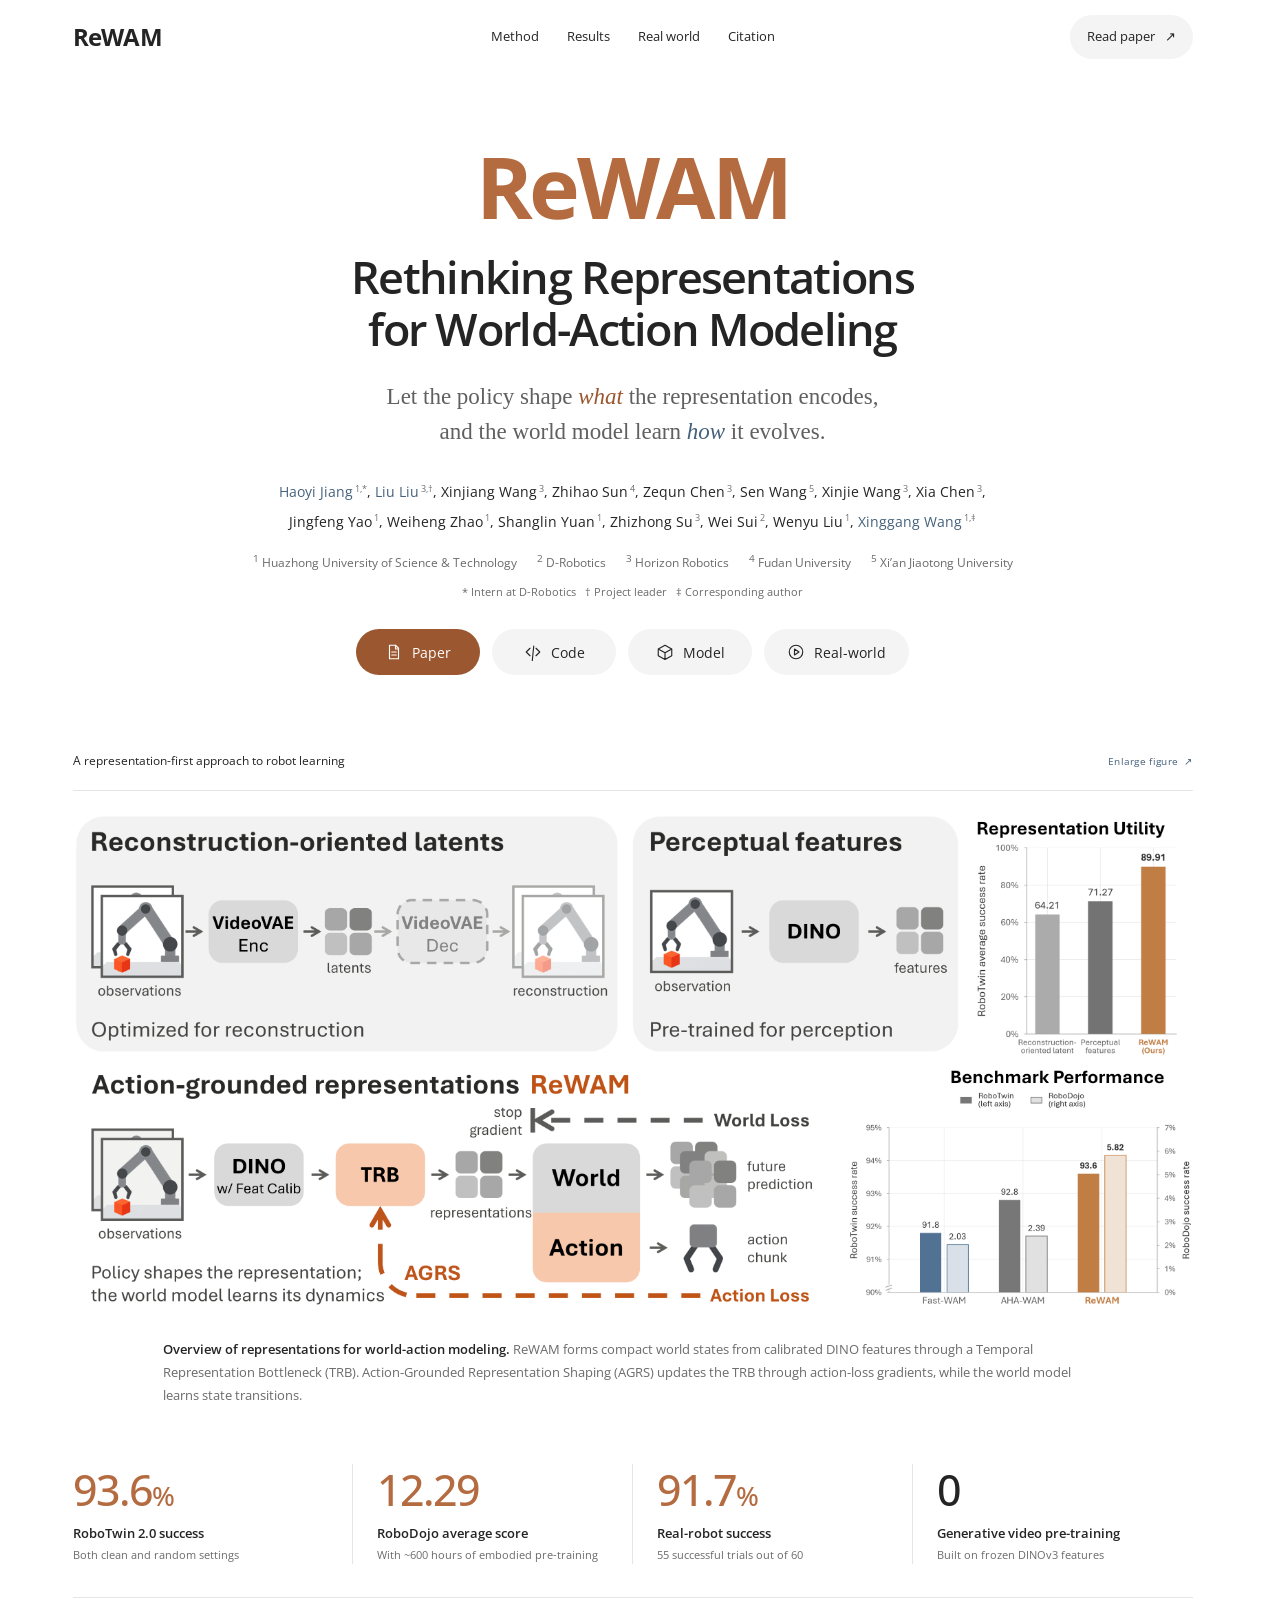
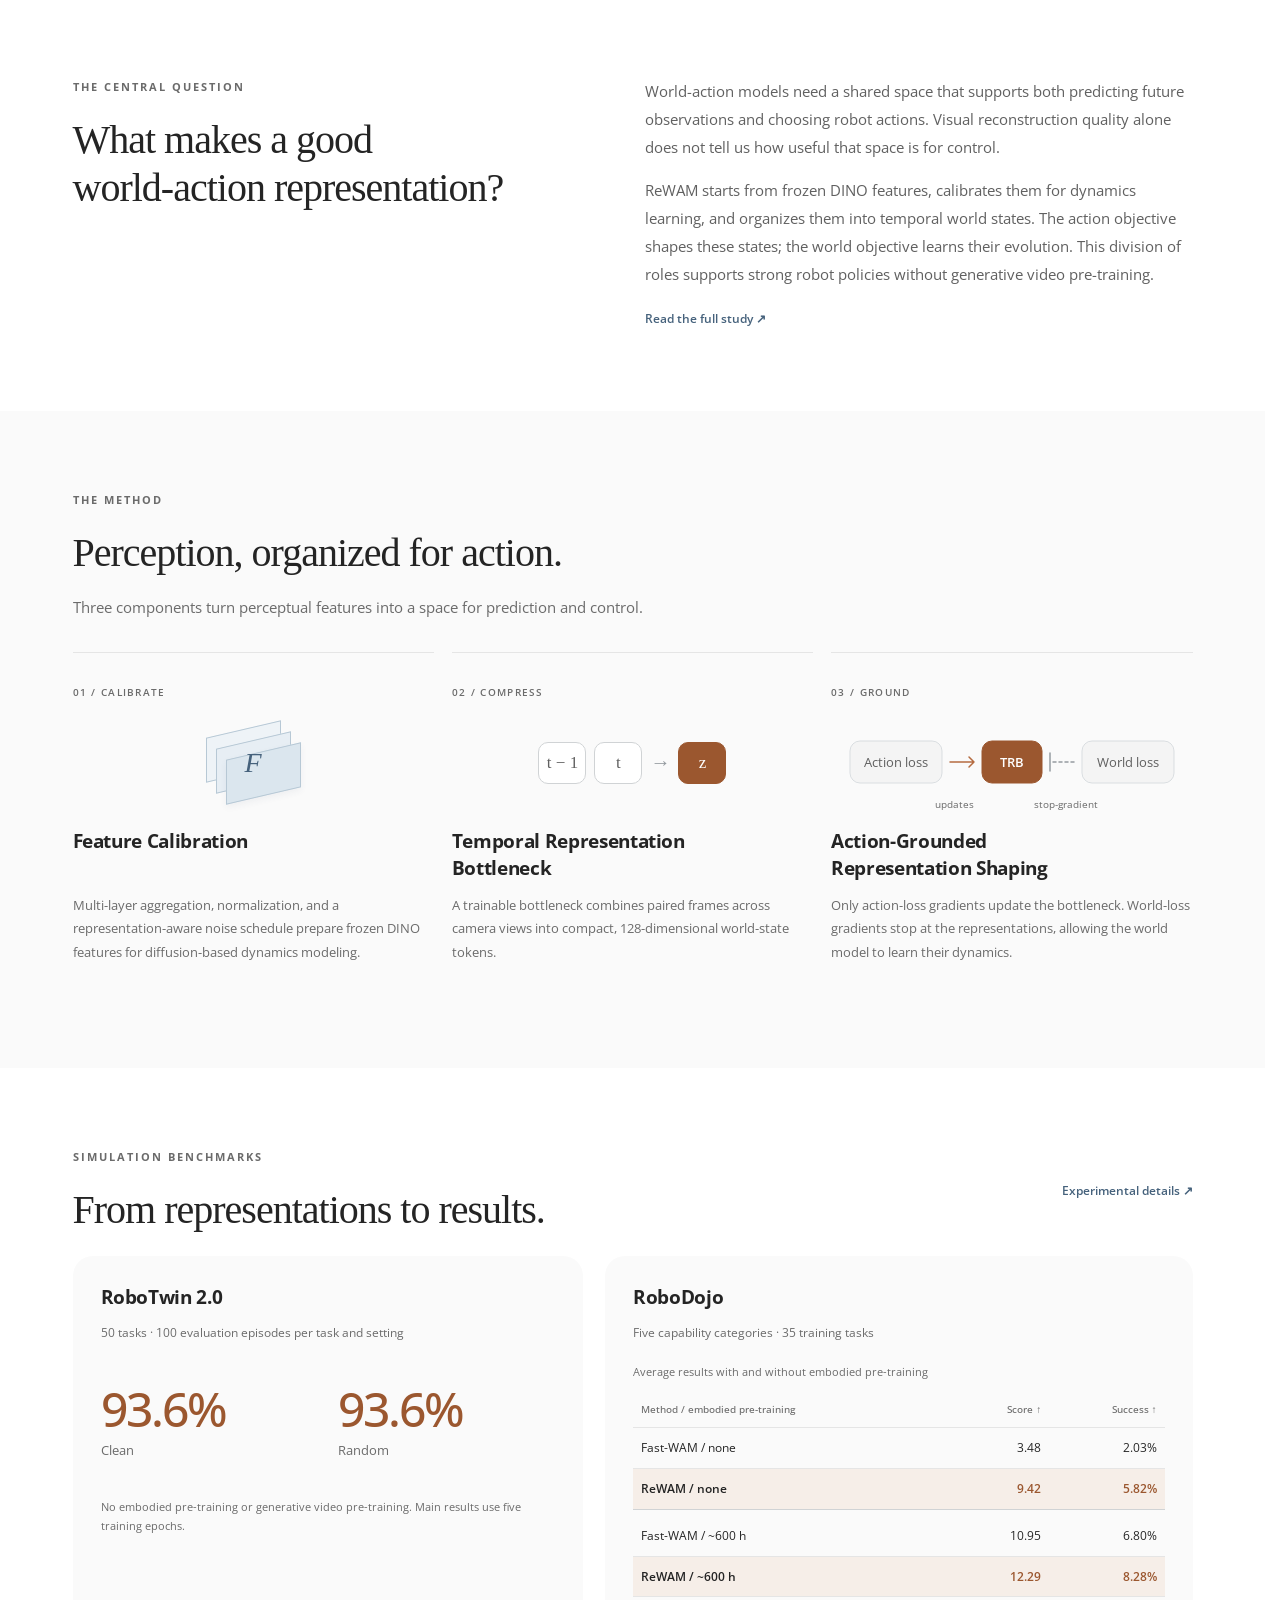
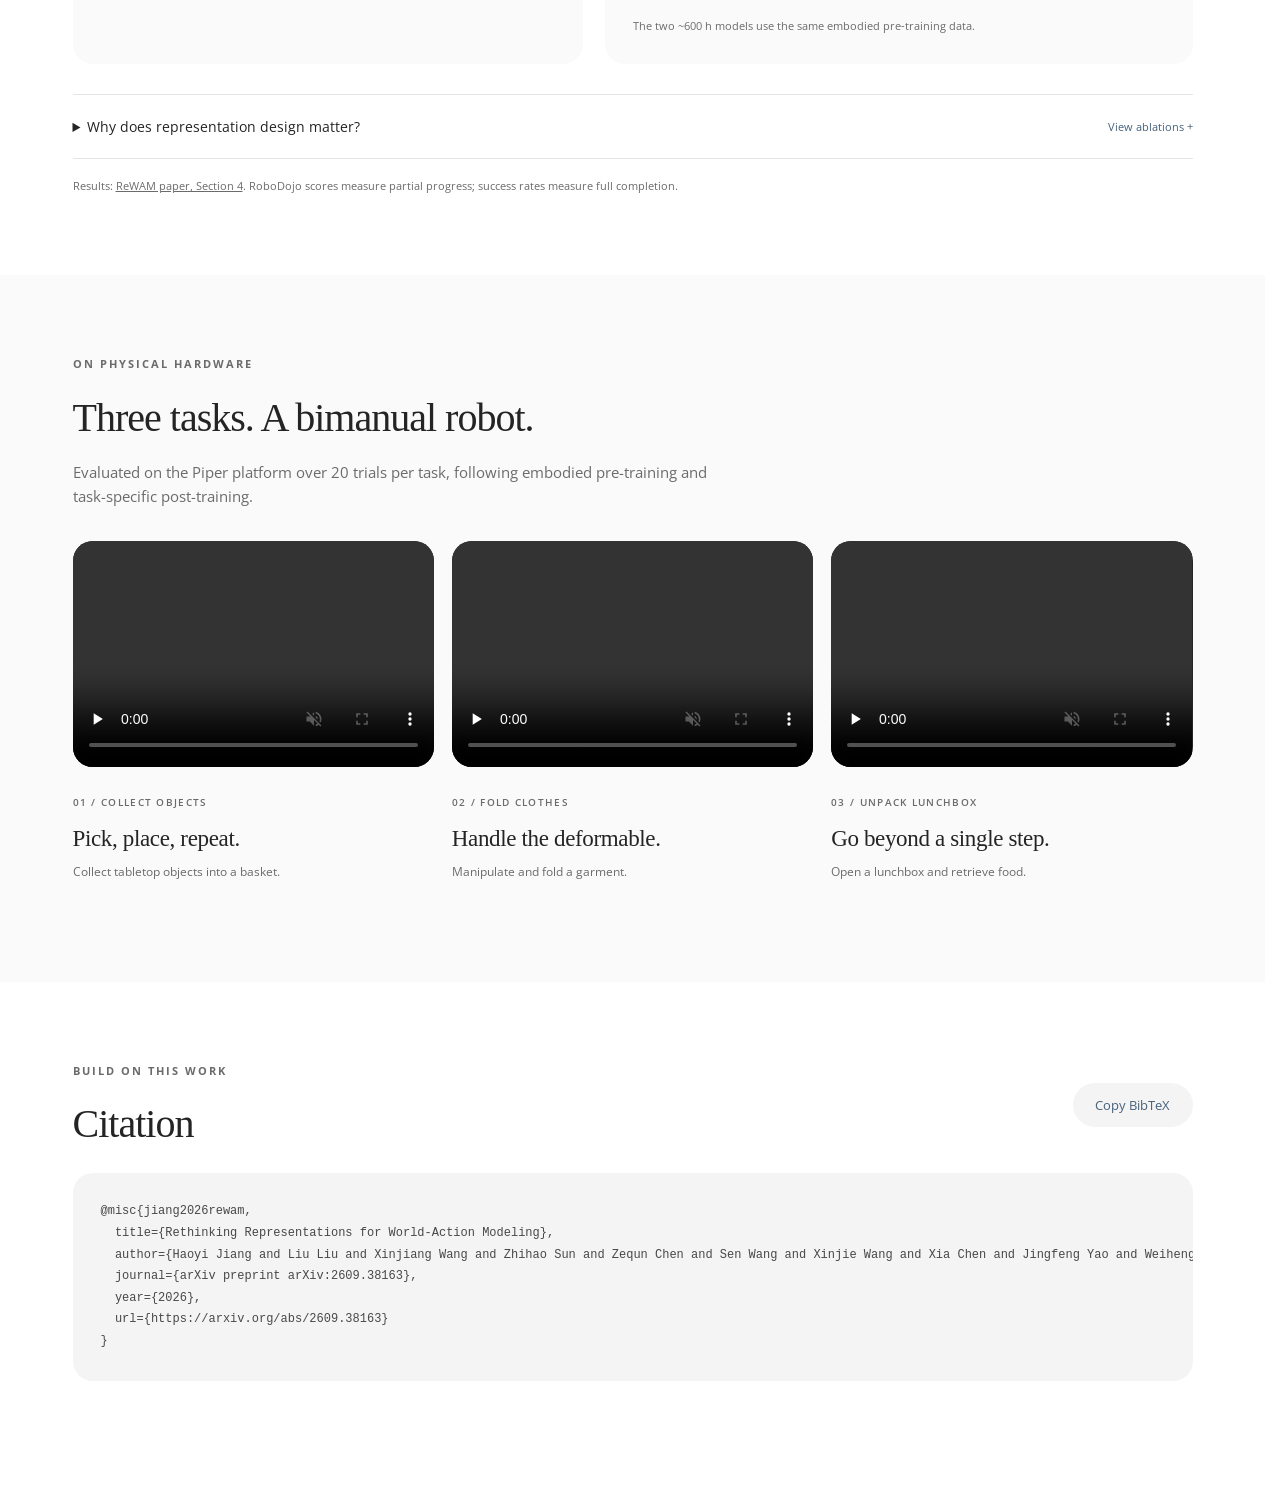
==== index.html @ fcba4302 "Initial commit" ====
<!DOCTYPE html>
<html lang="en">
<head>
  <meta charset="utf-8">
  <meta name="viewport" content="width=device-width, initial-scale=1">
  <meta name="description" content="ReWAM: Rethinking Representations for World-Action Modeling. Action-grounded representations for robot policies and world prediction, without generative video pre-training.">
  <meta name="theme-color" content="#ffffff">
  <meta property="og:title" content="ReWAM — Rethinking Representations for World-Action Modeling">
  <meta property="og:description" content="Let the policy shape what the representation encodes, and the world model learn how it evolves.">
  <meta property="og:type" content="website">
  <!-- Public project URL follows the release README; update if deployment changes. -->
  <link rel="canonical" href="https://hustvl.github.io/ReWAM/">
  <link rel="sitemap" type="application/xml" href="./sitemap.xml">
  <meta property="og:url" content="https://hustvl.github.io/ReWAM/">
  <meta property="og:site_name" content="ReWAM">
  <meta property="og:image" content="https://hustvl.github.io/ReWAM/static/images/overview.png">
  <meta property="og:image:width" content="2048">
  <meta property="og:image:height" content="901">
  <meta property="og:image:alt" content="ReWAM overview: action-grounded representations for world-action modeling">
  <meta name="twitter:card" content="summary_large_image">
  <meta name="twitter:title" content="ReWAM: Rethinking Representations for World-Action Modeling">
  <meta name="twitter:description" content="Action-grounded representations for robot policies and world prediction, without generative video pre-training.">
  <meta name="twitter:image" content="https://hustvl.github.io/ReWAM/static/images/overview.png">
  <meta name="twitter:image:alt" content="ReWAM method overview">
  <meta name="citation_title" content="Rethinking Representations for World-Action Modeling">
  <meta name="citation_author" content="Haoyi Jiang">
  <meta name="citation_author" content="Liu Liu">
  <meta name="citation_author" content="Xinjiang Wang">
  <meta name="citation_author" content="Zhihao Sun">
  <meta name="citation_author" content="Zequn Chen">
  <meta name="citation_author" content="Sen Wang">
  <meta name="citation_author" content="Xinjie Wang">
  <meta name="citation_author" content="Xia Chen">
  <meta name="citation_author" content="Jingfeng Yao">
  <meta name="citation_author" content="Weiheng Zhao">
  <meta name="citation_author" content="Shanglin Yuan">
  <meta name="citation_author" content="Zhizhong Su">
  <meta name="citation_author" content="Wei Sui">
  <meta name="citation_author" content="Wenyu Liu">
  <meta name="citation_author" content="Xinggang Wang">
  <meta name="citation_publication_date" content="2026/09/29">
  <script type="application/ld+json">
{
  "@context": "https://schema.org",
  "@type": "ScholarlyArticle",
  "@id": "https://hustvl.github.io/ReWAM/#paper",
  "name": "Rethinking Representations for World-Action Modeling",
  "headline": "Rethinking Representations for World-Action Modeling",
  "url": "https://hustvl.github.io/ReWAM/",
  "sameAs": "https://arxiv.org/abs/2609.38163",
  "identifier": "arXiv:2609.38163",
  "datePublished": "2026-09-29",
  "inLanguage": "en",
  "author": [
    {
      "@type": "Person",
      "name": "Haoyi Jiang"
    },
    {
      "@type": "Person",
      "name": "Liu Liu"
    },
    {
      "@type": "Person",
      "name": "Xinjiang Wang"
    },
    {
      "@type": "Person",
      "name": "Zhihao Sun"
    },
    {
      "@type": "Person",
      "name": "Zequn Chen"
    },
    {
      "@type": "Person",
      "name": "Sen Wang"
    },
    {
      "@type": "Person",
      "name": "Xinjie Wang"
    },
    {
      "@type": "Person",
      "name": "Xia Chen"
    },
    {
      "@type": "Person",
      "name": "Jingfeng Yao"
    },
    {
      "@type": "Person",
      "name": "Weiheng Zhao"
    },
    {
      "@type": "Person",
      "name": "Shanglin Yuan"
    },
    {
      "@type": "Person",
      "name": "Zhizhong Su"
    },
    {
      "@type": "Person",
      "name": "Wei Sui"
    },
    {
      "@type": "Person",
      "name": "Wenyu Liu"
    },
    {
      "@type": "Person",
      "name": "Xinggang Wang"
    }
  ],
  "image": "https://hustvl.github.io/ReWAM/static/images/overview.png",
  "description": "ReWAM calibrates frozen DINO features and forms compact temporal world states shaped by action-loss gradients for joint robot policy learning and world prediction.",
  "isAccessibleForFree": true,
  "encoding": {
    "@type": "MediaObject",
    "contentUrl": "https://arxiv.org/pdf/2609.38163",
    "encodingFormat": "application/pdf"
  }
}
  </script>
  <title>ReWAM | Rethinking Representations for World-Action Modeling</title>
  <link rel="icon" href="./static/images/favicon.svg" type="image/svg+xml">
  <link rel="stylesheet" href="./static/css/index.css?v=17">
  <script src="./static/js/index.js?v=9" defer></script>
</head>
<body>
<a class="skip-link" href="#main">Skip to content</a>
<header class="site-header">
  <nav class="nav wrap" aria-label="Main navigation">
    <a class="wordmark" href="#">ReWAM</a>
    <div class="nav-links"><a href="#method">Method</a><a href="#results">Results</a><a href="#real-world">Real world</a><a href="#citation">Citation</a></div>
    <a class="nav-paper" href="https://arxiv.org/abs/2609.38163">Read paper <span aria-hidden="true">↗</span></a>
  </nav>
</header>
<main id="main">
<section class="hero wrap">
  <h1><span class="hero-name">ReWAM</span><br>Rethinking Representations<br>for World-Action Modeling</h1>
  <p class="hero-subtitle">Let the policy shape <em>what</em> the representation encodes,<br class="desktop-break"> and the world model learn <em>how</em> it evolves.</p>
  <div class="authors"><span><a href="https://scholar.google.com/citations?user=_45BVtQAAAAJ">Haoyi Jiang</a><sup>1,*</sup></span>, <span><a href="https://scholar.google.com/citations?user=5XNNC64AAAAJ">Liu Liu</a><sup>3,†</sup></span>, <span>Xinjiang Wang<sup>3</sup></span>, <span>Zhihao Sun<sup>4</sup></span>, <span>Zequn Chen<sup>3</sup></span>, <span>Sen Wang<sup>5</sup></span>, <span>Xinjie Wang<sup>3</sup></span>, <span>Xia Chen<sup>3</sup></span>,<br> <span>Jingfeng Yao<sup>1</sup></span>, <span>Weiheng Zhao<sup>1</sup></span>, <span>Shanglin Yuan<sup>1</sup></span>, <span>Zhizhong Su<sup>3</sup></span>, <span>Wei Sui<sup>2</sup></span>, <span>Wenyu Liu<sup>1</sup></span>, <span><a href="https://xwcv.github.io/">Xinggang Wang</a><sup>1,‡</sup></span></div>
  <div class="affiliations"><span><sup>1</sup> Huazhong University of Science &amp; Technology</span><span><sup>2</sup> D-Robotics</span><span><sup>3</sup> Horizon Robotics</span><span><sup>4</sup> Fudan University</span><span><sup>5</sup> Xi’an Jiaotong University</span></div>
  <p class="author-notes">* Intern at D-Robotics &nbsp; † Project leader &nbsp; ‡ Corresponding author</p>
  <div class="publication-links" aria-label="Project resources">
    <a class="resource-link" href="https://arxiv.org/pdf/2609.38163"><svg viewBox="0 0 24 24" aria-hidden="true"><path d="M6 3h8l4 4v14H6z"/><path d="M14 3v5h4M9 12h6M9 16h6"/></svg><span>Paper</span></a>
    <a class="resource-link" href="https://github.com/hustvl/ReWAM"><svg viewBox="0 0 24 24" aria-hidden="true"><path d="m8 7-5 5 5 5m8-10 5 5-5 5m-3-13-2 20"/></svg><span>Code</span></a>
    <a class="resource-link" href="https://huggingface.co/hustvl/ReWAM"><svg viewBox="0 0 24 24" aria-hidden="true"><path d="m12 3 9 5-9 5-9-5zM3 8v9l9 5 9-5V8M12 13v9"/></svg><span>Model</span></a>
    <a class="resource-link" href="#real-world"><svg viewBox="0 0 24 24" aria-hidden="true"><circle cx="12" cy="12" r="9"/><path d="m10 8 6 4-6 4z"/></svg><span>Real-world</span></a>
  </div>
</section>
<section class="wrap overview" aria-labelledby="overview-title">
  <div class="figure-topline"><span id="overview-title">A representation-first approach to robot learning</span><a class="figure-label" href="./static/images/overview.png" aria-label="Open full-size ReWAM overview figure">Enlarge figure <span aria-hidden="true">↗</span></a></div>
  <figure><a href="./static/images/overview.png" aria-label="Open full-size ReWAM overview figure"><img src="./static/images/overview.png" width="2048" height="901" alt="Comparison of Video-VAE latents, frozen DINO features, and ReWAM. ReWAM calibrates DINO features and forms compact states through a Temporal Representation Bottleneck shaped by action-loss gradients."></a><figcaption><strong>Overview of representations for world-action modeling.</strong> ReWAM forms compact world states from calibrated DINO features through a Temporal Representation Bottleneck (TRB). Action-Grounded Representation Shaping (AGRS) updates the TRB through action-loss gradients, while the world model learns state transitions.</figcaption></figure>
</section>
<section class="wrap metrics" aria-label="Research highlights">
  <div><strong>93.6<span>%</span></strong><p>RoboTwin 2.0 success</p><small>Both clean and random settings</small></div>
  <div><strong>12.29</strong><p>RoboDojo average score</p><small>With ~600 hours of embodied pre-training</small></div>
  <div><strong>91.7<span>%</span></strong><p>Real-robot success</p><small>55 successful trials out of 60</small></div>
  <div><strong>0</strong><p>Generative video pre-training</p><small>Built on frozen DINOv3 features</small></div>
</section>
<section class="section wrap abstract" id="abstract">
  <div><p class="eyebrow">THE CENTRAL QUESTION</p><h2>What makes a good<br>world-action representation?</h2></div>
  <div class="prose"><p>World-action models need a shared space that supports both predicting future observations and choosing robot actions. Visual reconstruction quality alone does not tell us how useful that space is for control.</p><p>ReWAM starts from frozen DINO features, calibrates them for dynamics learning, and organizes them into temporal world states. The action objective shapes these states; the world objective learns their evolution. This division of roles supports strong robot policies without generative video pre-training.</p><a class="text-link" href="https://arxiv.org/html/2609.38163v1">Read the full study <span aria-hidden="true">↗</span></a></div>
</section>
<section class="tinted" id="method"><div class="section wrap">
  <p class="eyebrow">THE METHOD</p><h2>Perception, organized for action.</h2><p class="section-lead">Three components turn perceptual features into a space for prediction and control.</p>
  <div class="method-grid">
    <article class="method-card"><span class="step">01 / CALIBRATE</span><div class="mini-visual layers" aria-hidden="true"><i></i><i></i><i></i><b>F</b></div><h3>Feature Calibration</h3><p>Multi-layer aggregation, normalization, and a representation-aware noise schedule prepare frozen DINO features for diffusion-based dynamics modeling.</p></article>
    <article class="method-card"><span class="step">02 / COMPRESS</span><div class="mini-visual tokens" aria-hidden="true"><span>t − 1</span><span>t</span><b>→</b><span>z</span></div><h3>Temporal Representation Bottleneck</h3><p>A trainable bottleneck combines paired frames across camera views into compact, 128-dimensional world-state tokens.</p></article>
    <article class="method-card"><span class="step">03 / GROUND</span><div class="mini-visual gradients">
      <svg viewBox="0 0 340 105" role="img" aria-labelledby="agrs-diagram-title">
        <title id="agrs-diagram-title">Action-loss gradients update the TRB; world-loss gradients stop before the TRB.</title>
        <g transform="translate(0 13)">
        <g fill="var(--surface)" stroke="#d9dde0">
          <rect x="8" y="18" width="92" height="42" rx="10"/>
          <rect x="140" y="18" width="60" height="42" rx="10" fill="var(--orange-ink)" stroke="var(--orange-ink)"/>
        </g>
        <rect x="240" y="18" width="92" height="42" rx="10" fill="var(--surface)" stroke="#d9dde0"/>
        <g class="gradient-label" fill="currentColor" text-anchor="middle">
          <text x="54" y="44">Action loss</text><text class="gradient-state" x="170" y="44">TRB</text><text x="286" y="44">World loss</text>
        </g>
        <g fill="none" stroke-width="1.5" stroke-linecap="round" stroke-linejoin="round">
          <path d="M108 39h24m-5-5 5 5-5 5" stroke="var(--orange)"/>
          <path d="M232 39h-24" stroke="#959ba0" stroke-dasharray="3 3"/>
          <path d="M208 30v18" stroke="#959ba0"/>
        </g>
        <g class="gradient-note" text-anchor="middle">
          <text x="112" y="85">updates</text><text x="224" y="85">stop-gradient</text>
        </g>
        </g>
      </svg>
    </div><h3>Action-Grounded Representation Shaping</h3><p>Only action-loss gradients update the bottleneck. World-loss gradients stop at the representations, allowing the world model to learn their dynamics.</p></article>
  </div>
</div></section>
<section class="section wrap" id="results">
  <div class="section-heading"><div><p class="eyebrow">SIMULATION BENCHMARKS</p><h2>From representations to results.</h2></div><a class="text-link" href="https://arxiv.org/html/2609.38163v1#S4">Experimental details ↗</a></div>
  <div class="results-grid"><article class="result-panel"><h3>RoboTwin 2.0</h3><p>50 tasks · 100 evaluation episodes per task and setting</p><div class="score-pair"><div><strong>93.6%</strong><span>Clean</span></div><div><strong>93.6%</strong><span>Random</span></div></div><p class="panel-note">No embodied pre-training or generative video pre-training. Main results use five training epochs.</p></article>
  <article class="result-panel"><h3>RoboDojo</h3><p>Five capability categories · 35 training tasks</p><div class="table-scroll" role="region" aria-label="RoboDojo results" tabindex="0"><table><caption>Average results with and without embodied pre-training</caption><thead><tr><th scope="col">Method / embodied pre-training</th><th scope="col">Score ↑</th><th scope="col">Success ↑</th></tr></thead><tbody><tr><th scope="row">Fast-WAM / none</th><td>3.48</td><td>2.03%</td></tr><tr class="ours"><th scope="row">ReWAM / none</th><td>9.42</td><td>5.82%</td></tr><tr><th scope="row">Fast-WAM / ~600 h</th><td>10.95</td><td>6.80%</td></tr><tr class="ours"><th scope="row">ReWAM / ~600 h</th><td>12.29</td><td>8.28%</td></tr></tbody></table></div><p class="panel-note">The two ~600 h models use the same embodied pre-training data.</p></article></div>
  <details class="ablation"><summary>Why does representation design matter? <span class="ablation-toggle" aria-hidden="true"><span class="when-closed">View ablations +</span><span class="when-open">Hide ablations −</span></span></summary><div class="ablation-content"><p>RoboTwin 2.0 success rates under a matched <strong>one-epoch</strong> budget. These experiments use a different budget from the main results above.</p><div class="table-scroll" role="region" aria-label="Representation ablations" tabindex="0"><table><thead><tr><th scope="col">Representation</th><th scope="col">Clean ↑</th><th scope="col">Random ↑</th></tr></thead><tbody><tr><th scope="row">Raw DINO features</th><td>71.00%</td><td>71.54%</td></tr><tr><th scope="row">Feature Calibration</th><td>83.90%</td><td>83.03%</td></tr><tr><th scope="row">Fixed random temporal projection</th><td>86.76%</td><td>85.94%</td></tr><tr class="ours"><th scope="row">ReWAM with AGRS</th><td>90.70%</td><td>89.12%</td></tr></tbody></table></div></div></details>
  <p class="source-note">Results: <a href="https://arxiv.org/html/2609.38163v1#S4">ReWAM paper, Section 4</a>. RoboDojo scores measure partial progress; success rates measure full completion.</p>
</section>
<section class="tinted" id="real-world"><div class="section wrap">
  <p class="eyebrow">ON PHYSICAL HARDWARE</p><h2>Three tasks. A bimanual robot.</h2><p class="section-lead">Evaluated on the Piper platform over 20 trials per task, following embodied pre-training and task-specific post-training.</p>
  <div class="demo-grid">
    <article class="demo-card" data-demo="collect-objects"><div class="video-slot"><span class="video-icon" aria-hidden="true">▷</span><span>Demonstration video coming soon</span></div><div class="demo-copy"><span class="step">01 / COLLECT OBJECTS</span><h3>Pick, place, repeat.</h3><p>Collect tabletop objects into a basket.</p></div></article>
    <article class="demo-card" data-demo="fold-clothes"><div class="video-slot"><span class="video-icon" aria-hidden="true">▷</span><span>Demonstration video coming soon</span></div><div class="demo-copy"><span class="step">02 / FOLD CLOTHES</span><h3>Handle the deformable.</h3><p>Manipulate and fold a garment.</p></div></article>
    <article class="demo-card" data-demo="unpack-lunchbox"><div class="video-slot"><span class="video-icon" aria-hidden="true">▷</span><span>Demonstration video coming soon</span></div><div class="demo-copy"><span class="step">03 / UNPACK LUNCHBOX</span><h3>Go beyond a single step.</h3><p>Open a lunchbox and retrieve food.</p></div></article>
  </div>
</div></section>
<section class="section wrap citation-section" id="citation"><div class="section-heading"><div><p class="eyebrow">BUILD ON THIS WORK</p><h2>Citation</h2></div><button class="button copy-button" type="button" data-copy-citation>Copy BibTeX</button></div><pre><code id="bibtex">@misc{jiang2026rewam,
  title={Rethinking Representations for World-Action Modeling},
  author={Haoyi Jiang and Liu Liu and Xinjiang Wang and Zhihao Sun and Zequn Chen and Sen Wang and Xinjie Wang and Xia Chen and Jingfeng Yao and Weiheng Zhao and Shanglin Yuan and Zhizhong Su and Wei Sui and Wenyu Liu and Xinggang Wang},
  journal={arXiv preprint arXiv:2609.38163},
  year={2026},
  url={https://arxiv.org/abs/2609.38163}
}</code></pre><p class="copy-status" role="status" aria-live="polite"></p></section>
</main>
</body>
</html>
---- static/css/index.css ----
/* Bundled Open Sans keeps sans-serif typography consistent across devices. */
@font-face {
  font-family:'Open Sans';
  src:url('../fonts/OpenSansVariable.ttf') format('truetype');
  font-style:normal;
  font-weight:300 800;
  font-display:swap;
}
:root {
  --ink:#242424;
  --muted:#6b6b6b;
  /* Muted copper carries the brand; steel blue marks links and key paths.
     Most surfaces and diagram strokes stay neutral to preserve hierarchy. */
  --blue:#5a7690;
  --blue-ink:#46627c;
  --blue-soft:#f1f4f7;
  --blue-line:#bccbd7;
  --orange:#b56b40;
  --orange-ink:#9b572f;
  --orange-soft:#f6eee8;
  --accent:var(--blue-ink);
  --surface:#f4f4f4;
  --band:#fafafa;
  --hover:#e9e9e9;
  --radius-card:20px;
  --radius-token:10px;
  --radius-pill:999px;
  --paper:#ffffff;
  --line:#e5e5e5;
  --serif:Georgia,'Times New Roman',serif;
  --sans:'Open Sans',Arial,Helvetica,sans-serif;
}
* {
  box-sizing:border-box;
}
html {
  background:#ffffff;
  color-scheme:light;
  scroll-behavior:smooth;
  scroll-padding-top:88px;
  scrollbar-gutter:stable;
}
body {
  margin:0;
  background:var(--paper);
  color:var(--ink);
  font-family:var(--sans);
  font-optical-sizing:auto;
  font-size:16px;
  line-height:1.65;
}
a {
  color:inherit;
  text-decoration:none;
}
button {
  font:inherit;
}
a,button,summary {
  -webkit-tap-highlight-color:transparent;
}
a:focus-visible,button:focus-visible,summary:focus-visible,[tabindex]:focus-visible {
  outline:3px solid var(--accent);
  outline-offset:5px;
}
img {
  display:block;
  max-width:100%;
  height:auto;
}
.wrap {
  width:min(1120px,calc(100% - 64px));
  margin-inline:auto;
}
.skip-link {
  position:fixed;
  top:-80px;
  left:20px;
  z-index:20;
  padding:10px;
  background:var(--ink);
  color:white;
}
.skip-link:focus {
  top:8px;
}
.site-header {
  position:sticky;
  top:0;
  z-index:10;
  background:var(--paper);
  transition:box-shadow .2s;
}
.site-header.is-scrolled {
  box-shadow:0 3px 16px rgb(0 0 0 / 5%);
}
.nav {
  height:74px;
  display:grid;
  grid-template-columns:1fr auto 1fr;
  align-items:center;
  gap:24px;
}
.wordmark {
  justify-self:start;
  font-size:24px;
  font-weight:700;
  letter-spacing:-.7px;
  line-height:1;
  display:inline-flex;
  align-items:center;
  min-height:44px;
}
.nav-links {
  display:flex;
  gap:28px;
  font-size:13px;
}
.nav-links a {
  position:relative;
  display:inline-flex;
  align-items:center;
  min-height:44px;
}
.nav-links a[aria-current="location"] {
  color:var(--blue-ink);
}
.nav-links a::after {
  content:"";
  position:absolute;
  inset:auto 0 3px;
  height:2px;
  border-radius:2px;
  background:var(--blue);
  transform:scaleX(0);
  transition:transform .15s;
}
.nav-links a[aria-current="location"]::after {
  transform:scaleX(1);
}
.nav-links a:hover {
  color:var(--blue-ink);
}
.text-link:hover {
  color:var(--accent);
  text-decoration:underline;
  text-underline-offset:5px;
}
.nav-paper {
  justify-self:end;
  display:inline-flex;
  align-items:center;
  justify-content:center;
  gap:10px;
  min-height:44px;
  padding:10px 17px;
  border-radius:var(--radius-pill);
  background:var(--surface);
  color:var(--ink);
  font-size:13px;
  transition:background .15s;
}
.nav-paper:hover {
  background:var(--hover);
}
.hero {
  text-align:center;
  padding:65px 0 54px;
}
.eyebrow {
  font-size:11px;
  letter-spacing:2px;
  font-weight:700;
  color:var(--muted);
  margin:0 0 20px;
}
h1 {
  font-size:clamp(30px,3.5vw,48px);
  line-height:1.17;
  letter-spacing:-1.7px;
  margin:0;
  font-weight:600;
  text-wrap:balance;
}
.hero-name {
  display:inline-block;
  font-size:clamp(60px,7vw,86px);
  letter-spacing:-3.5px;
  line-height:1.1;
  margin-bottom:17px;
  color:var(--orange);
  font-weight:700;
}
.hero-subtitle {
  text-wrap:balance;
  font-family:var(--serif);
  font-size:23px;
  line-height:1.5;
  margin:25px 0 28px;
  color:#606060;
}
.hero-subtitle em {
  color:var(--orange-ink);
}
.hero-subtitle em:last-child {
  color:var(--blue-ink);
}
.authors {
  font-size:14px;
  line-height:2.1;
  max-width:910px;
  margin:auto;
}
.authors span {
  display:inline-block;
  white-space:nowrap;
}
.authors a {
  color:var(--blue-ink);
}
.authors a:hover {
  text-decoration:underline;
  text-underline-offset:4px;
}
.authors sup {
  font-size:9px;
  margin-left:2px;
  color:var(--muted);
}
.affiliations {
  display:flex;
  flex-wrap:wrap;
  justify-content:center;
  gap:2px 20px;
  max-width:900px;
  margin:14px auto 0;
  color:var(--muted);
  font-size:12px;
}
.affiliations sup {
  color:var(--muted);
}
.author-notes {
  font-size:11px;
  color:var(--muted);
  margin:10px 0 25px;
}
.publication-links {
  display:flex;
  justify-content:center;
  align-items:center;
  gap:12px;
  flex-wrap:wrap;
  margin-top:28px;
}
.resource-link {
  display:inline-flex;
  align-items:center;
  justify-content:center;
  gap:9px;
  min-height:46px;
  min-width:124px;
  padding:10px 22px;
  white-space:nowrap;
  border:1px solid transparent;
  border-radius:var(--radius-pill);
  background:var(--surface);
  color:var(--ink);
  font-size:14px;
  transition:background .15s,border-color .15s;
  cursor:pointer;
}
.resource-link:hover {
  background:var(--hover);
  border-color:#dedede;
}
.resource-link:first-child {
  background:var(--orange-ink);
  color:#ffffff;
}
.resource-link:first-child:hover {
  background:#864a29;
  border-color:transparent;
}
.resource-link svg {
  width:18px;
  height:18px;
  flex-shrink:0;
  fill:none;
  stroke:currentColor;
  stroke-width:1.5;
  stroke-linecap:round;
  stroke-linejoin:round;
}
.button {
  display:inline-flex;
  align-items:center;
  justify-content:center;
  min-height:44px;
  padding:10px 18px;
  border:1px solid transparent;
  border-radius:var(--radius-pill);
  background:var(--surface);
  color:var(--accent);
  font-size:13px;
  cursor:pointer;
  transition:background .15s,border-color .15s;
}
.button:hover {
  background:var(--blue-soft);
  border-color:var(--blue-line);
}
.copy-button {
  min-width:120px;
}
.overview {
  border:0;
  background:#fff;
  border-radius:0;
  padding:22px 0 18px;
  overflow:hidden;
}
.figure-topline {
  align-items:center;
  display:flex;
  justify-content:space-between;
  gap:15px;
  font-size:12px;
  padding-bottom:19px;
  border-bottom:1px solid var(--line);
}
.figure-label {
  font-size:10px;
  letter-spacing:.3px;
  color:var(--blue-ink);
  white-space:nowrap;
  display:inline-flex;
  align-items:center;
  gap:6px;
  min-height:44px;
  margin-block:-12px;
}
.figure-label:hover {
  text-decoration:underline;
  text-underline-offset:4px;
}
figure {
  margin:20px 0 0;
}
figure img {
  width:100%;
}
figure > a {
  display:block;
  border-radius:var(--radius-token);
}
figure > a:hover {
  cursor:zoom-in;
}
figcaption {
  max-width:940px;
  margin:20px auto 0;
  text-align:left;
  font-size:13px;
  line-height:1.8;
  color:var(--muted);
}
figcaption strong {
  color:var(--ink);
  font-weight:600;
}
.metrics {
  display:grid;
  grid-template-columns:repeat(4,1fr);
  padding:38px 0 33px;
  border-bottom:1px solid var(--line);
}
.metrics>div {
  padding:0 24px;
  border-right:1px solid var(--line);
}
.metrics>div:first-child {
  padding-left:0;
}
.metrics>div:last-child {
  border:0;
  padding-right:0;
}
.metrics strong {
  font-size:43px;
  font-variant-numeric:tabular-nums;
  letter-spacing:-2px;
  line-height:1.2;
  font-weight:500;
  color:var(--orange);
}
.metrics>div:last-child strong {
  color:var(--ink);
}
.metrics strong span {
  font-size:27px;
}
.metrics p {
  font-size:13px;
  font-weight:600;
  margin:8px 0 1px;
}
.metrics small {
  font-size:11px;
  color:var(--muted);
  display:block;
}
.section {
  padding-block:80px;
}
h2 {
  text-wrap:balance;
  font-family:var(--serif);
  font-size:clamp(29px,3.2vw,40px);
  font-weight:400;
  line-height:1.2;
  letter-spacing:-1px;
  margin:0 0 18px;
}
h3 {
  font-size:19px;
  line-height:1.4;
  margin:0 0 12px;
  letter-spacing:-.35px;
}
.abstract {
  display:grid;
  grid-template-columns:1fr 1.1fr;
  gap:75px;
}
.prose p {
  font-size:15px;
  color:#606060;
  margin:0 0 16px;
  line-height:1.85;
}
.text-link {
  font-size:12px;
  font-weight:600;
  color:var(--accent);
}
.tinted {
  background:var(--band);
}
.section-lead {
  font-size:15px;
  color:var(--muted);
  max-width:670px;
  margin:0 0 32px;
}
.method-grid {
  display:grid;
  grid-template-columns:repeat(3,1fr);
  gap:18px;
}
.method-card {
  padding:24px 0;
  background:transparent;
  border:0;
  border-top:1px solid var(--line);
  border-radius:0;
}
.step {
  font-size:10px;
  letter-spacing:1.3px;
  color:var(--muted);
  font-weight:600;
}
.method-card h3 {
  font-size:19px;
  max-width:280px;
  min-height:54px;
}
.method-card p {
  font-size:13px;
  color:var(--muted);
  margin:0;
  line-height:1.8;
}
.mini-visual {
  height:100px;
  display:flex;
  align-items:center;
  justify-content:center;
  gap:8px;
  color:var(--ink);
  font-family:var(--serif);
  margin:10px 0 15px;
}
.layers {
  position:relative;
}
.layers i {
  position:absolute;
  width:75px;
  height:45px;
  transform:skewY(-13deg);
  border:1px solid #b7c8d5;
  background:#e7eef4;
}
.layers i:nth-child(1) {
  margin-top:-22px;
  margin-left:-20px;
  background:#eef3f7;
}
.layers i:nth-child(2) {
  margin-top:0;
}
.layers i:nth-child(3) {
  margin-top:22px;
  margin-left:20px;
  background:#dbe6ee;
  box-shadow:0 3px 7px rgb(53 76 96 / 6%);
}
.layers b {
  z-index:1;
  color:var(--blue-ink);
  font-size:28px;
  font-weight:500;
  font-style:italic;
}
.tokens span {
  display:inline-flex;
  align-items:center;
  justify-content:center;
  width:48px;
  height:42px;
  flex:0 0 48px;
  border:1px solid #d0d3d5;
  border-radius:var(--radius-token);
  padding:0;
  background:var(--paper);
  color:#606060;
  font-size:17px;
  line-height:1;
}
.tokens b {
  color:#959ba0;
  font-size:20px;
  font-weight:400;
}
.tokens span:last-child {
  background:var(--orange-ink);
  border-color:var(--orange-ink);
  color:var(--paper);
}
.gradients {
  font-family:var(--sans);
}
.gradients svg {
  display:block;
  width:100%;
  max-width:340px;
  height:105px;
  overflow:visible;
}
.gradient-label {
  fill:#606060;
  font-size:13px;
}
.gradient-state {
  fill:var(--paper);
  font-weight:600;
}
.gradient-note {
  font-size:10px;
  fill:var(--muted);
}
.section-heading {
  display:flex;
  align-items:center;
  justify-content:space-between;
  gap:25px;
  margin-bottom:22px;
}
.section-heading h2 {
  margin-bottom:0;
}
.results-grid {
  display:grid;
  grid-template-columns:1fr 1.15fr;
  gap:22px;
}
.result-panel {
  min-width:0;
  border:0;
  border-radius:var(--radius-card);
  background:var(--band);
  padding:28px;
}
.result-panel>p {
  font-size:12px;
  color:var(--muted);
  margin:0 0 20px;
}
.score-pair {
  display:grid;
  grid-template-columns:1fr 1fr;
  margin:35px 0 37px;
  gap:20px;
}
.score-pair>div {
  display:flex;
  flex-direction:column;
}
.score-pair strong {
  font-size:48px;
  font-variant-numeric:tabular-nums;
  letter-spacing:-2px;
  color:var(--orange-ink);
  font-weight:500;
  line-height:1.3;
}
.score-pair span {
  font-size:13px;
  color:var(--muted);
}
.result-panel .panel-note {
  font-size:11px;
  margin:20px 0 0;
  line-height:1.7;
}
.table-scroll {
  max-width:100%;
  overflow-x:auto;
  overscroll-behavior-x:contain;
}
table {
  width:100%;
  border-collapse:collapse;
  font-size:12px;
  white-space:nowrap;
  text-align:right;
  font-variant-numeric:tabular-nums;
}
caption {
  text-align:left;
  font-size:11px;
  color:var(--muted);
  padding:0 0 10px;
}
th,td {
  padding:10px 8px;
  border-bottom:1px solid var(--line);
}
thead th {
  font-size:10px;
  color:var(--muted);
  font-weight:500;
}
th:first-child {
  text-align:left;
}
tbody th {
  font-weight:400;
}
.ours {
  background:var(--orange-soft);
  color:var(--ink);
}
.ours th,.ours td {
  font-weight:600;
}
.ours td {
  color:var(--orange-ink);
}
.result-panel tbody tr:nth-child(2)>* {
  border-bottom-color:#d0d3d5;
}
.result-panel tbody tr:nth-child(3)>* {
  padding-top:16px;
}
.ablation {
  margin-top:30px;
  border:0;
  border-top:1px solid var(--line);
  border-bottom:1px solid var(--line);
  border-radius:0;
}
.ablation summary {
  cursor:pointer;
  padding:20px 0;
  font-size:14px;
}
.ablation-toggle {
  float:right;
  color:var(--accent);
  font-size:11px;
  padding-top:3px;
}
.ablation-toggle .when-open {
  display:none;
}
.ablation[open] .when-open {
  display:inline;
}
.ablation[open] .when-closed {
  display:none;
}
.ablation-content {
  padding:0 0 24px;
}
.ablation-content p {
  font-size:12px;
  color:var(--muted);
}
.source-note {
  font-size:11px;
  color:var(--muted);
  margin:18px 0 0;
}
.source-note a {
  text-decoration:underline;
}
.demo-grid {
  display:grid;
  grid-template-columns:repeat(3,1fr);
  gap:18px;
}
.demo-card {
  border:0;
  border-radius:0;
  overflow:hidden;
  background:transparent;
}
.video-slot {
  aspect-ratio:16/10;
  background:#f0f0f0;
  border:0;
  border-radius:var(--radius-card);
  display:flex;
  align-items:center;
  justify-content:center;
  flex-direction:column;
  gap:8px;
  color:var(--muted);
  font-size:11px;
}
.video-icon {
  width:44px;
  height:44px;
  display:grid;
  place-items:center;
  font-size:26px;
  border:1px solid #d6d9dc;
  color:var(--blue-ink);
  background:transparent;
  border-radius:50%;
  line-height:1;
}
.demo-copy {
  padding:20px 0;
}
.demo-copy h3 {
  font-family:var(--serif);
  font-weight:400;
  margin:10px 0 7px;
  font-size:23px;
}
.demo-copy p {
  font-size:12px;
  color:var(--muted);
  margin:0;
}
.demo-card video {
  display:block;
  width:100%;
  aspect-ratio:16/10;
  object-fit:contain;
  background:var(--ink);
  border-radius:var(--radius-card);
}
pre {
  margin:25px 0 0;
  padding:28px;
  background:var(--surface);
  border:0;
  border-radius:var(--radius-card);
  overflow:auto;
  font-size:12px;
  line-height:1.8;
  color:#484848;
  tab-size:2;
}
.copy-status {
  min-height:20px;
  font-size:12px;
  color:var(--accent);
  margin:8px 0 0;
}
@media(min-width:1400px) {
  .hero {
    padding-top:80px;
  }
}
@media(max-width:900px) {
  .wrap {
    width:calc(100% - 40px);
  }
  .abstract {
    gap:35px;
  }
  .method-grid {
    gap:12px;
  }
  .method-card {
    padding:22px 0;
  }
  .metrics strong {
    font-size:35px;
  }
  .metrics>div {
    padding:0 14px;
  }
  .metrics small {
    font-size:10px;
  }
  .results-grid {
    grid-template-columns:1fr;
  }
  .method-card {
    display:grid;
    grid-template-rows:auto 135px 84px auto;
    align-content:start;
  }
  .method-card h3 {
    min-height:0;
  }
  .demo-grid {
    gap:12px;
  }
  .demo-copy {
    padding:18px 0;
  }
  .hero {
    padding-top:45px;
  }
}
@media(max-width:600px) {
  .wrap { width:calc(100% - 32px); }
  .nav { display:flex; justify-content:space-between; height:62px; gap:12px; }
  .nav-links { gap:12px; font-size:11px; }
  .nav-paper { display:none; }
  .wordmark { font-size:22px; }
  .hero { padding:38px 0; }
  .eyebrow { font-size:9px; letter-spacing:1.5px; }
  h1 { font-size:29px; letter-spacing:-1px; }
  .hero-name { font-size:65px; letter-spacing:-3px; }
  .hero-subtitle { font-size:19px; }
  .desktop-break { display:none; }
  .authors { font-size:12px; }
  .authors br { display:none; }
  .affiliations { font-size:10px; gap:3px 12px; }
  .author-notes { font-size:10px; text-wrap:balance; }
  .publication-links {
    display:grid;
    grid-template-columns:repeat(2,minmax(0,1fr));
    width:100%;
    max-width:360px;
    margin-inline:auto;
    gap:10px;
  }
  .resource-link { min-width:0; font-size:13px; padding:10px 14px; }
  .button { padding:10px 16px; font-size:12px; min-height:44px; }
  .overview { padding:15px 0; }
  .figure-topline { font-size:10px; padding-bottom:12px; }
  .figure-label { font-size:10px; }
  figcaption { font-size:12px; }
  .metrics { grid-template-columns:1fr 1fr; gap:25px 0; padding-block:27px; }
  .metrics>div,.metrics>div:first-child { padding:0 14px; }
  .metrics>div:nth-child(2) { border:0; }
  .metrics strong { font-size:37px; }
  .metrics p { font-size:12px; }
  .metrics small { font-size:10px; }
  .section { padding-block:48px; }
  .abstract { grid-template-columns:1fr; gap:10px; }
  h2 { font-size:32px; }
  .abstract h2 br { display:none; }
  .method-grid,.demo-grid { grid-template-columns:1fr; }
  .method-card { display:block; padding:24px 0; }
  .method-card h3 { min-height:0; max-width:none; }
  .mini-visual { height:90px; }
  .method-card p { font-size:14px; }
  .section-heading { align-items:flex-start; flex-wrap:wrap; }
  .result-panel { padding:22px; }
  .score-pair { margin-block:25px; }
  .score-pair strong { font-size:44px; }
  .ablation summary { font-size:12px; padding:18px 0; }
  .ablation-toggle { display:none; }
  .ablation-content { padding:0 0 18px; }
  .video-slot,.demo-card video { aspect-ratio:16/9; }
  .demo-copy h3 { font-size:25px; }
  pre { padding:18px; font-size:12px; }
  .citation-section .section-heading { flex-wrap:nowrap; }
  .copy-button { white-space:nowrap; }
}
@media(max-width:360px) {
  .wordmark { font-size:20px; }
  .nav-links { gap:8px; font-size:10px; }
  h1 { font-size:26px; }
}
@media(prefers-reduced-motion:reduce) {
  html { scroll-behavior:auto; }
  * { transition:none!important; }
}
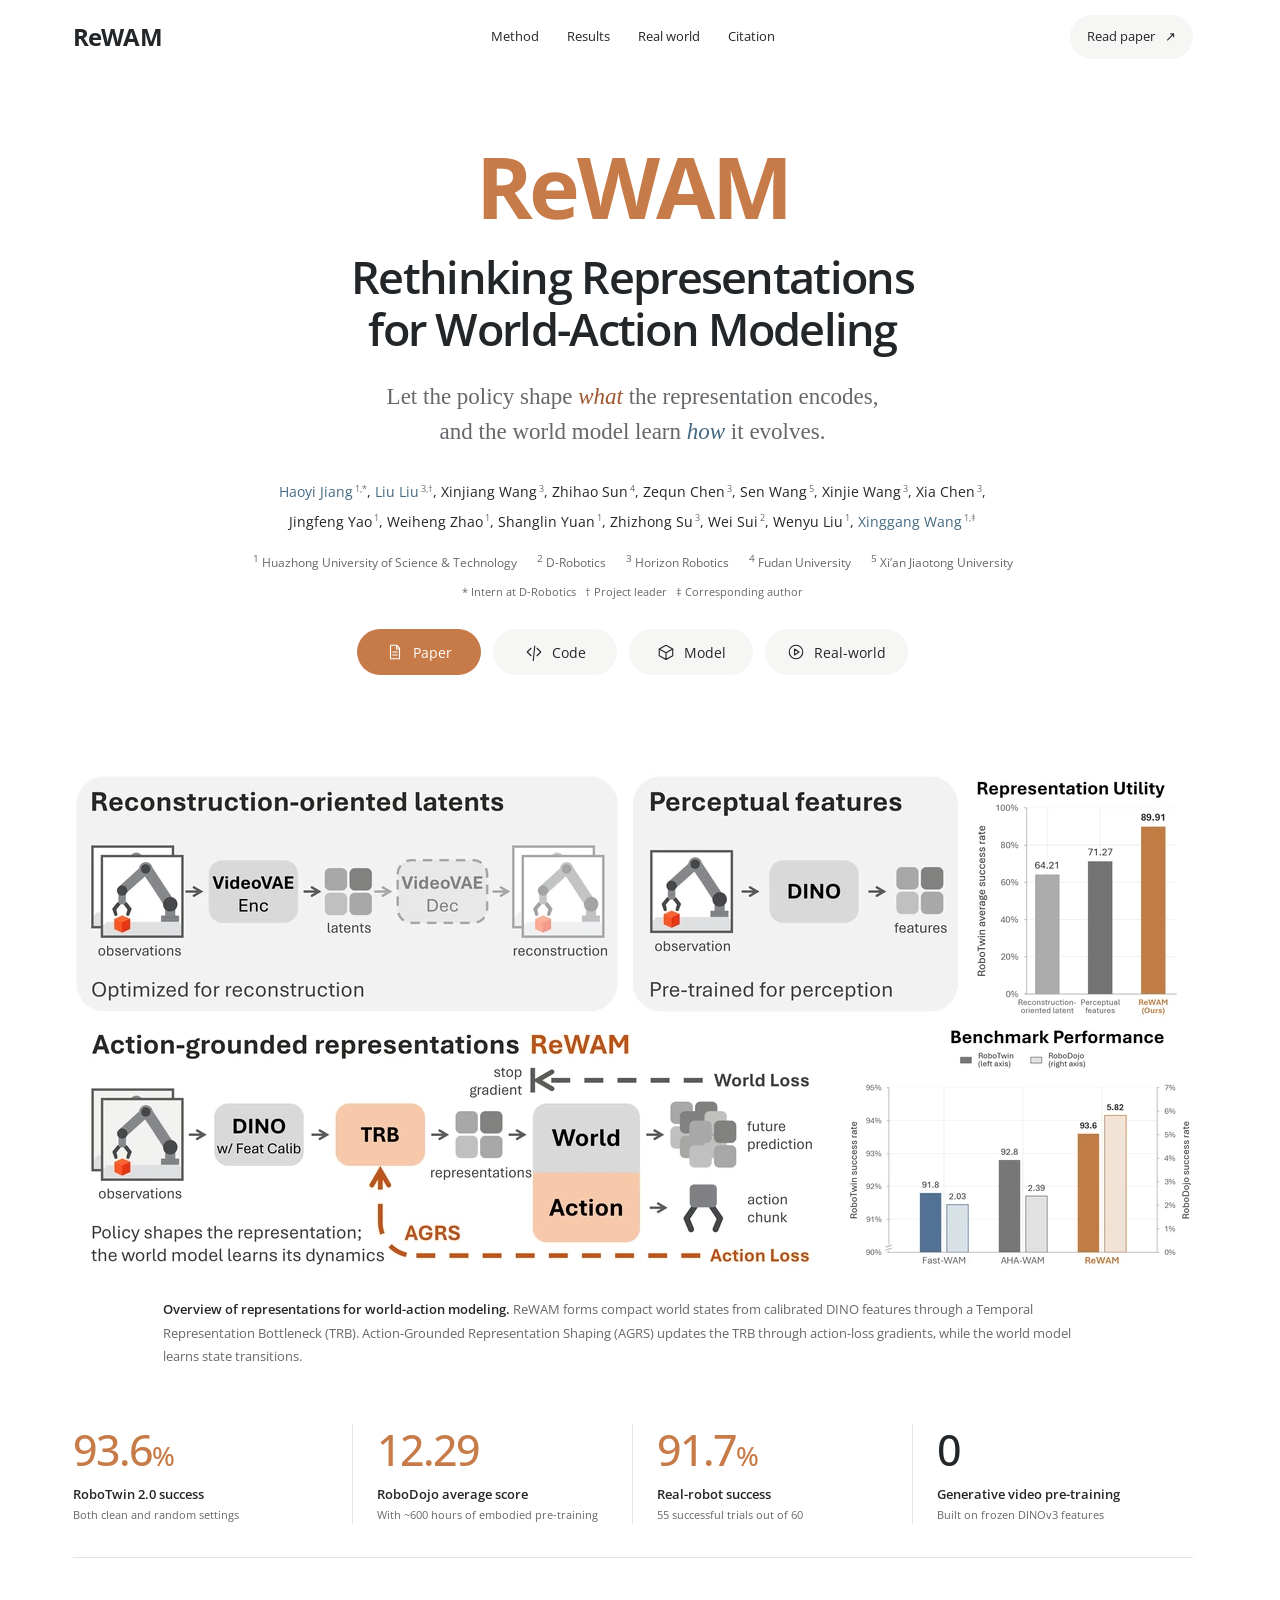
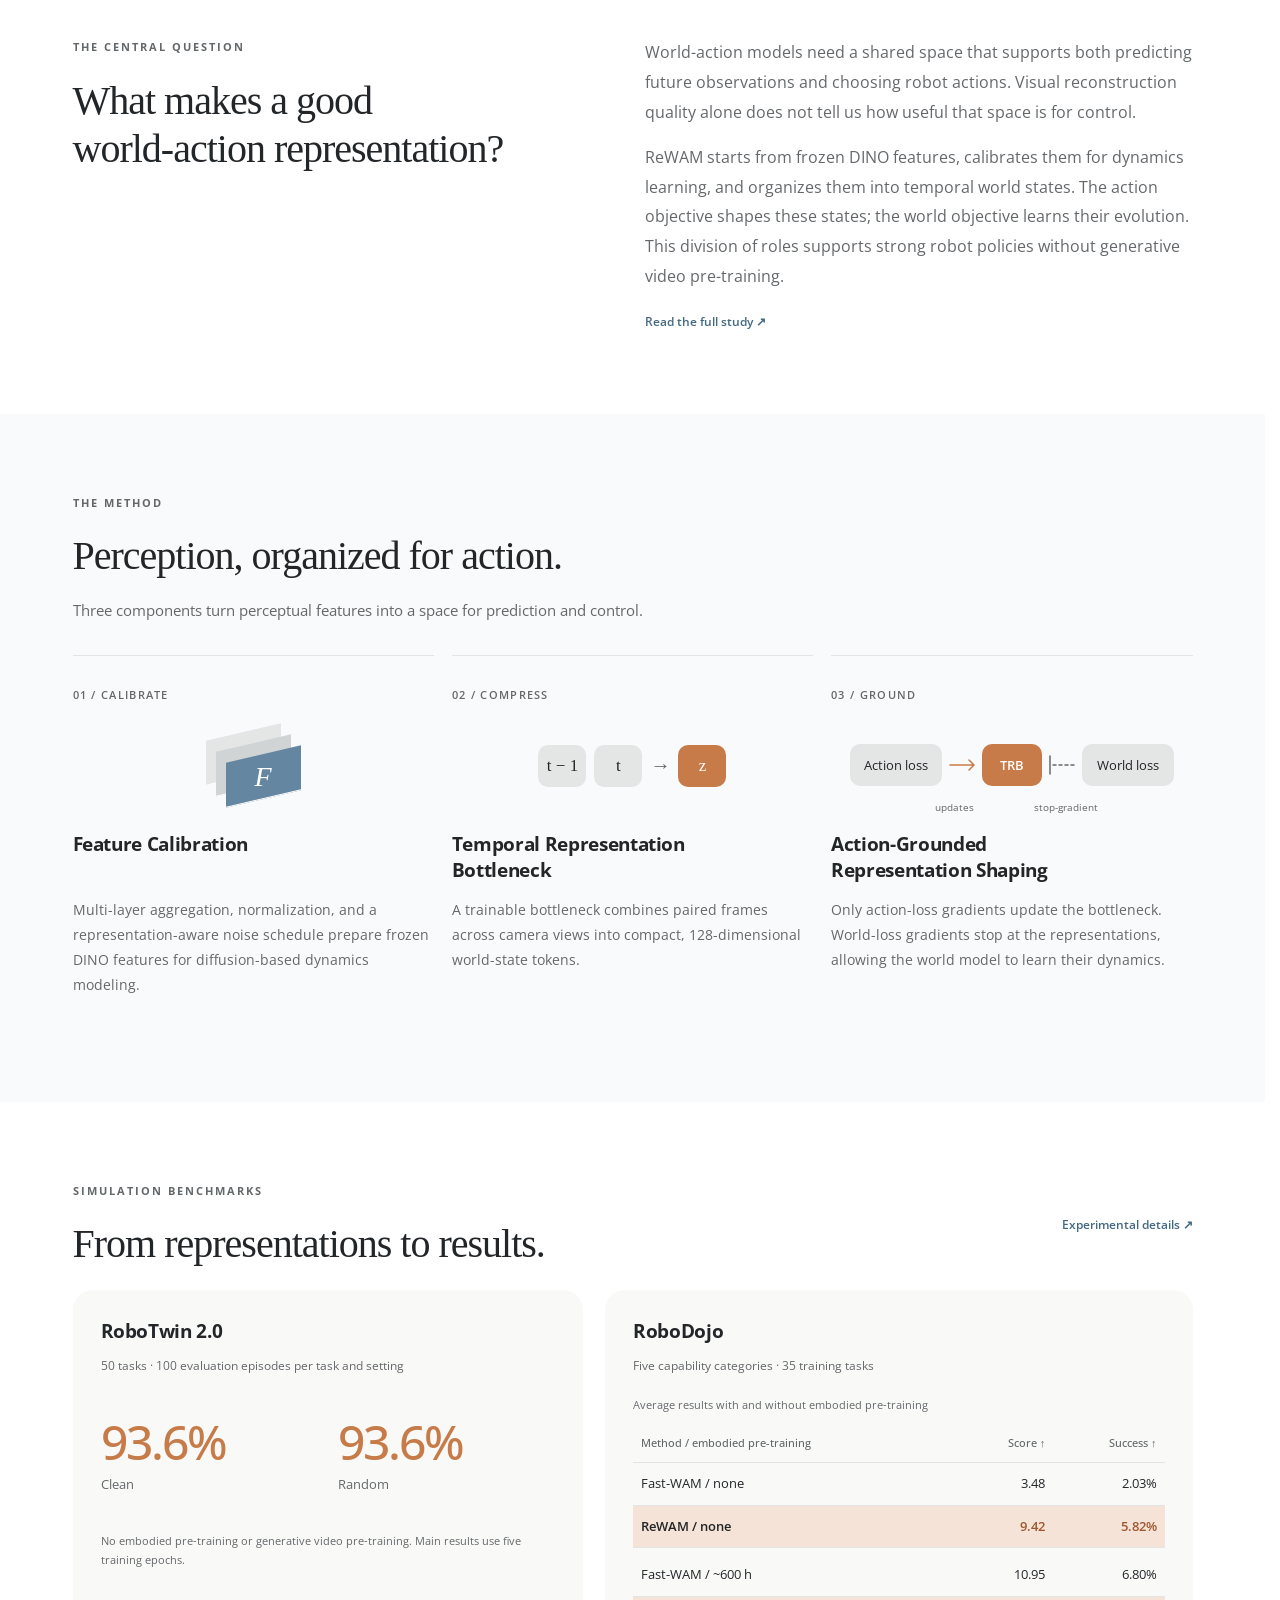
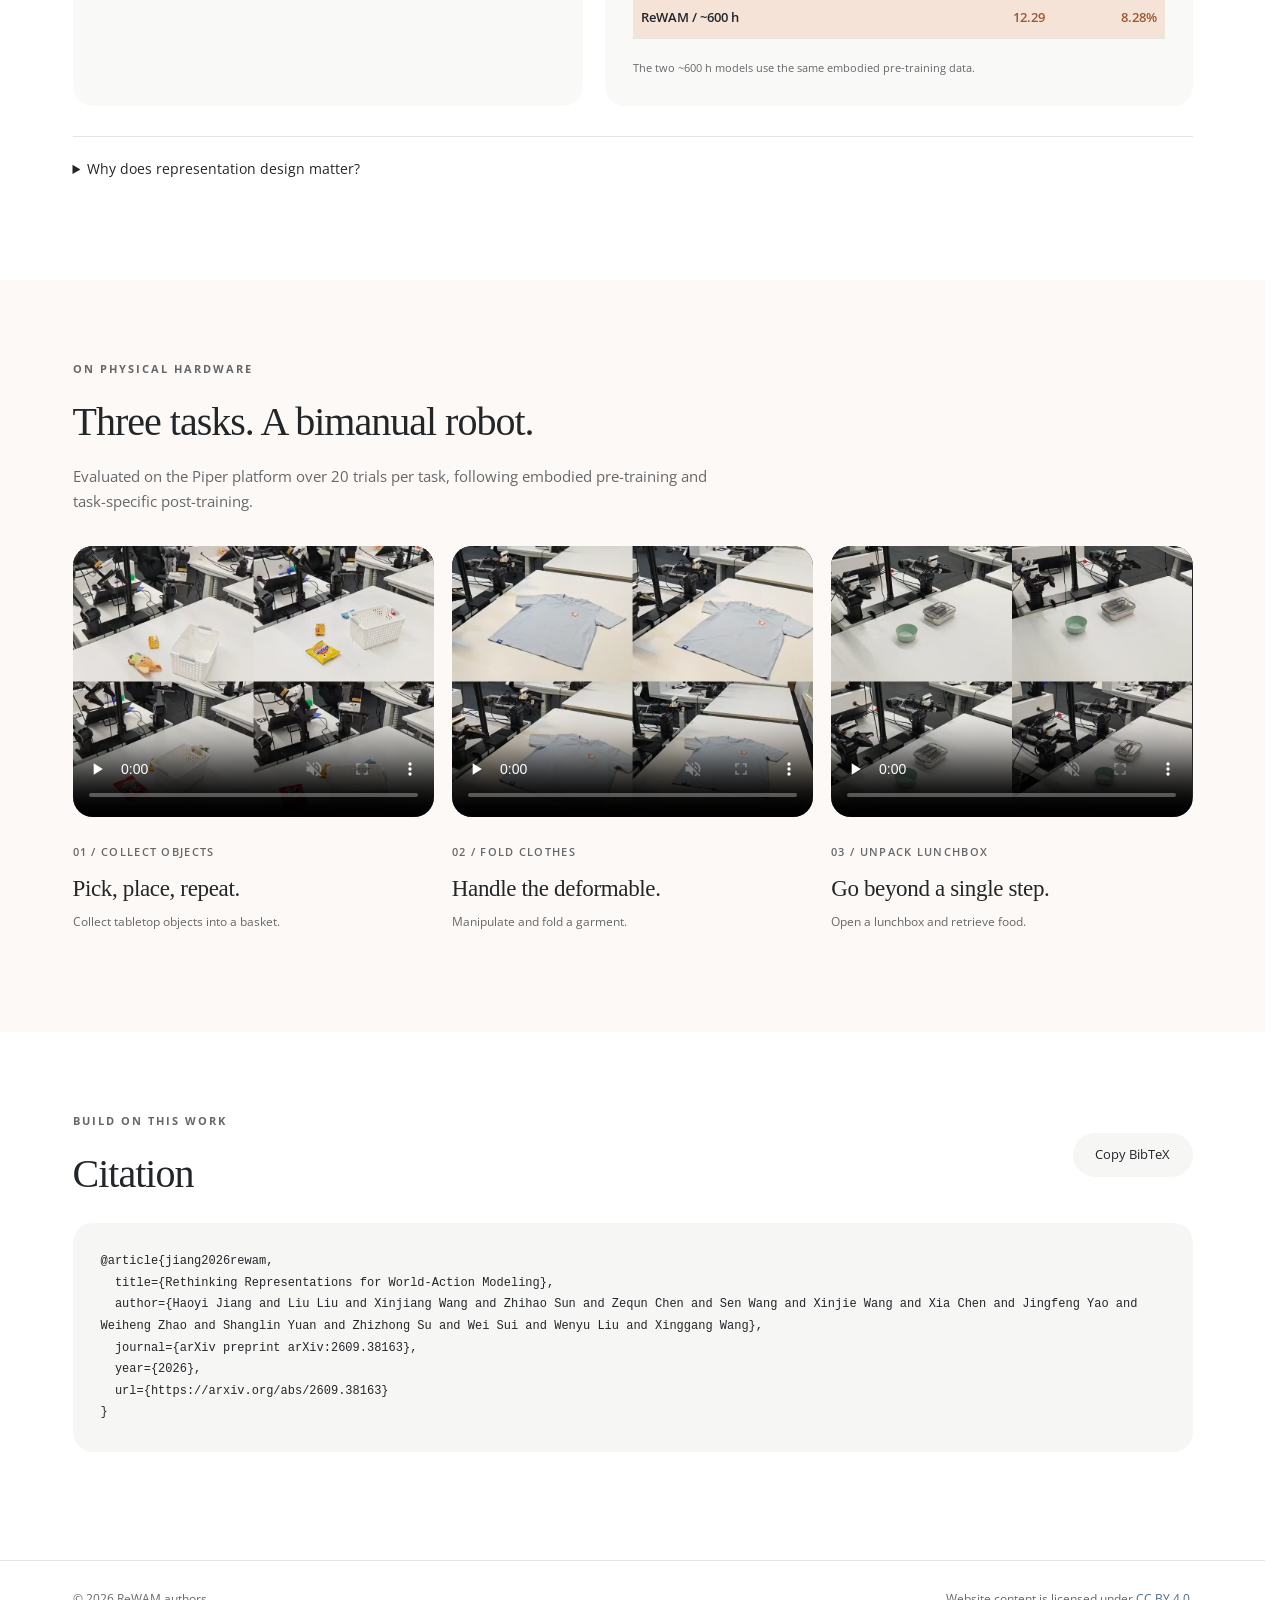
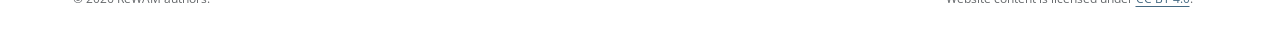
==== commit 60cbc5a5: "update color palette" ====
--- a/index.html
+++ b/index.html
@@ -14,8 +14,8 @@
   <meta property="og:url" content="https://hustvl.github.io/ReWAM/">
   <meta property="og:site_name" content="ReWAM">
   <meta property="og:image" content="https://hustvl.github.io/ReWAM/static/images/overview.png">
-  <meta property="og:image:width" content="2048">
-  <meta property="og:image:height" content="901">
+  <meta property="og:image:width" content="6509">
+  <meta property="og:image:height" content="2944">
   <meta property="og:image:alt" content="ReWAM overview: action-grounded representations for world-action modeling">
   <meta name="twitter:card" content="summary_large_image">
   <meta name="twitter:title" content="ReWAM: Rethinking Representations for World-Action Modeling">
@@ -124,9 +124,9 @@
 }
   </script>
   <title>ReWAM | Rethinking Representations for World-Action Modeling</title>
-  <link rel="icon" href="./static/images/favicon.svg" type="image/svg+xml">
-  <link rel="stylesheet" href="./static/css/index.css?v=17">
-  <script src="./static/js/index.js?v=9" defer></script>
+  <link rel="icon" href="./static/images/favicon.svg?v=3" type="image/svg+xml">
+  <link rel="stylesheet" href="./static/css/index.css?v=30">
+  <script src="./static/js/index.js?v=11" defer></script>
 </head>
 <body>
 <a class="skip-link" href="#main">Skip to content</a>
@@ -151,9 +151,8 @@
     <a class="resource-link" href="#real-world"><svg viewBox="0 0 24 24" aria-hidden="true"><circle cx="12" cy="12" r="9"/><path d="m10 8 6 4-6 4z"/></svg><span>Real-world</span></a>
   </div>
 </section>
-<section class="wrap overview" aria-labelledby="overview-title">
-  <div class="figure-topline"><span id="overview-title">A representation-first approach to robot learning</span><a class="figure-label" href="./static/images/overview.png" aria-label="Open full-size ReWAM overview figure">Enlarge figure <span aria-hidden="true">↗</span></a></div>
-  <figure><a href="./static/images/overview.png" aria-label="Open full-size ReWAM overview figure"><img src="./static/images/overview.png" width="2048" height="901" alt="Comparison of Video-VAE latents, frozen DINO features, and ReWAM. ReWAM calibrates DINO features and forms compact states through a Temporal Representation Bottleneck shaped by action-loss gradients."></a><figcaption><strong>Overview of representations for world-action modeling.</strong> ReWAM forms compact world states from calibrated DINO features through a Temporal Representation Bottleneck (TRB). Action-Grounded Representation Shaping (AGRS) updates the TRB through action-loss gradients, while the world model learns state transitions.</figcaption></figure>
+<section class="wrap overview" aria-label="Method overview">
+  <figure><a href="./static/images/overview.png" aria-label="Open full-size ReWAM overview figure"><img src="./static/images/overview-1120.webp?v=2" srcset="./static/images/overview-1120.webp?v=2 1120w, ./static/images/overview-2240.webp?v=2 2240w" sizes="(max-width: 600px) calc(100vw - 32px), (max-width: 900px) calc(100vw - 40px), (max-width: 1184px) calc(100vw - 64px), 1120px" width="6509" height="2944" decoding="async" alt="Comparison of Video-VAE latents, frozen DINO features, and ReWAM. ReWAM calibrates DINO features and forms compact states through a Temporal Representation Bottleneck shaped by action-loss gradients."></a><figcaption><strong>Overview of representations for world-action modeling.</strong> ReWAM forms compact world states from calibrated DINO features through a Temporal Representation Bottleneck (TRB). Action-Grounded Representation Shaping (AGRS) updates the TRB through action-loss gradients, while the world model learns state transitions.</figcaption></figure>
 </section>
 <section class="wrap metrics" aria-label="Research highlights">
   <div><strong>93.6<span>%</span></strong><p>RoboTwin 2.0 success</p><small>Both clean and random settings</small></div>
@@ -174,18 +173,18 @@
       <svg viewBox="0 0 340 105" role="img" aria-labelledby="agrs-diagram-title">
         <title id="agrs-diagram-title">Action-loss gradients update the TRB; world-loss gradients stop before the TRB.</title>
         <g transform="translate(0 13)">
-        <g fill="var(--surface)" stroke="#d9dde0">
+        <g fill="var(--gray-module)">
           <rect x="8" y="18" width="92" height="42" rx="10"/>
-          <rect x="140" y="18" width="60" height="42" rx="10" fill="var(--orange-ink)" stroke="var(--orange-ink)"/>
-        </g>
-        <rect x="240" y="18" width="92" height="42" rx="10" fill="var(--surface)" stroke="#d9dde0"/>
+          <rect x="140" y="18" width="60" height="42" rx="10" fill="var(--orange)"/>
+        </g>
+        <rect x="240" y="18" width="92" height="42" rx="10" fill="var(--gray-module)"/>
         <g class="gradient-label" fill="currentColor" text-anchor="middle">
           <text x="54" y="44">Action loss</text><text class="gradient-state" x="170" y="44">TRB</text><text x="286" y="44">World loss</text>
         </g>
         <g fill="none" stroke-width="1.5" stroke-linecap="round" stroke-linejoin="round">
           <path d="M108 39h24m-5-5 5 5-5 5" stroke="var(--orange)"/>
-          <path d="M232 39h-24" stroke="#959ba0" stroke-dasharray="3 3"/>
-          <path d="M208 30v18" stroke="#959ba0"/>
+          <path d="M232 39h-24" stroke="var(--gray)" stroke-dasharray="3 3"/>
+          <path d="M208 30v18" stroke="var(--gray)"/>
         </g>
         <g class="gradient-note" text-anchor="middle">
           <text x="112" y="85">updates</text><text x="224" y="85">stop-gradient</text>
@@ -199,18 +198,17 @@
   <div class="section-heading"><div><p class="eyebrow">SIMULATION BENCHMARKS</p><h2>From representations to results.</h2></div><a class="text-link" href="https://arxiv.org/html/2609.38163v1#S4">Experimental details ↗</a></div>
   <div class="results-grid"><article class="result-panel"><h3>RoboTwin 2.0</h3><p>50 tasks · 100 evaluation episodes per task and setting</p><div class="score-pair"><div><strong>93.6%</strong><span>Clean</span></div><div><strong>93.6%</strong><span>Random</span></div></div><p class="panel-note">No embodied pre-training or generative video pre-training. Main results use five training epochs.</p></article>
   <article class="result-panel"><h3>RoboDojo</h3><p>Five capability categories · 35 training tasks</p><div class="table-scroll" role="region" aria-label="RoboDojo results" tabindex="0"><table><caption>Average results with and without embodied pre-training</caption><thead><tr><th scope="col">Method / embodied pre-training</th><th scope="col">Score ↑</th><th scope="col">Success ↑</th></tr></thead><tbody><tr><th scope="row">Fast-WAM / none</th><td>3.48</td><td>2.03%</td></tr><tr class="ours"><th scope="row">ReWAM / none</th><td>9.42</td><td>5.82%</td></tr><tr><th scope="row">Fast-WAM / ~600 h</th><td>10.95</td><td>6.80%</td></tr><tr class="ours"><th scope="row">ReWAM / ~600 h</th><td>12.29</td><td>8.28%</td></tr></tbody></table></div><p class="panel-note">The two ~600 h models use the same embodied pre-training data.</p></article></div>
-  <details class="ablation"><summary>Why does representation design matter? <span class="ablation-toggle" aria-hidden="true"><span class="when-closed">View ablations +</span><span class="when-open">Hide ablations −</span></span></summary><div class="ablation-content"><p>RoboTwin 2.0 success rates under a matched <strong>one-epoch</strong> budget. These experiments use a different budget from the main results above.</p><div class="table-scroll" role="region" aria-label="Representation ablations" tabindex="0"><table><thead><tr><th scope="col">Representation</th><th scope="col">Clean ↑</th><th scope="col">Random ↑</th></tr></thead><tbody><tr><th scope="row">Raw DINO features</th><td>71.00%</td><td>71.54%</td></tr><tr><th scope="row">Feature Calibration</th><td>83.90%</td><td>83.03%</td></tr><tr><th scope="row">Fixed random temporal projection</th><td>86.76%</td><td>85.94%</td></tr><tr class="ours"><th scope="row">ReWAM with AGRS</th><td>90.70%</td><td>89.12%</td></tr></tbody></table></div></div></details>
-  <p class="source-note">Results: <a href="https://arxiv.org/html/2609.38163v1#S4">ReWAM paper, Section 4</a>. RoboDojo scores measure partial progress; success rates measure full completion.</p>
+  <details class="ablation"><summary>Why does representation design matter?</summary><div class="ablation-content"><p>RoboTwin 2.0 success rates under a matched <strong>one-epoch</strong> budget. These experiments use a different budget from the main results above.</p><div class="table-scroll" role="region" aria-label="Representation ablations" tabindex="0"><table><thead><tr><th scope="col">Representation</th><th scope="col">Clean ↑</th><th scope="col">Random ↑</th></tr></thead><tbody><tr><th scope="row">Raw DINO features</th><td>71.00%</td><td>71.54%</td></tr><tr><th scope="row">Feature Calibration</th><td>83.90%</td><td>83.03%</td></tr><tr><th scope="row">Fixed random temporal projection</th><td>86.76%</td><td>85.94%</td></tr><tr class="ours"><th scope="row">ReWAM with AGRS</th><td>90.70%</td><td>89.12%</td></tr></tbody></table></div></div></details>
 </section>
 <section class="tinted" id="real-world"><div class="section wrap">
   <p class="eyebrow">ON PHYSICAL HARDWARE</p><h2>Three tasks. A bimanual robot.</h2><p class="section-lead">Evaluated on the Piper platform over 20 trials per task, following embodied pre-training and task-specific post-training.</p>
   <div class="demo-grid">
-    <article class="demo-card" data-demo="collect-objects"><div class="video-slot"><span class="video-icon" aria-hidden="true">▷</span><span>Demonstration video coming soon</span></div><div class="demo-copy"><span class="step">01 / COLLECT OBJECTS</span><h3>Pick, place, repeat.</h3><p>Collect tabletop objects into a basket.</p></div></article>
-    <article class="demo-card" data-demo="fold-clothes"><div class="video-slot"><span class="video-icon" aria-hidden="true">▷</span><span>Demonstration video coming soon</span></div><div class="demo-copy"><span class="step">02 / FOLD CLOTHES</span><h3>Handle the deformable.</h3><p>Manipulate and fold a garment.</p></div></article>
-    <article class="demo-card" data-demo="unpack-lunchbox"><div class="video-slot"><span class="video-icon" aria-hidden="true">▷</span><span>Demonstration video coming soon</span></div><div class="demo-copy"><span class="step">03 / UNPACK LUNCHBOX</span><h3>Go beyond a single step.</h3><p>Open a lunchbox and retrieve food.</p></div></article>
+    <article class="demo-card"><video controls muted loop playsinline preload="none" width="960" height="720" poster="./static/images/collect_objects-poster.webp" aria-label="Collect objects: robot demonstration"><source src="./static/videos/collect_objects.mp4" type="video/mp4"><a href="./static/videos/collect_objects.mp4">Download the collect objects demonstration</a></video><div class="demo-copy"><span class="step">01 / COLLECT OBJECTS</span><h3>Pick, place, repeat.</h3><p>Collect tabletop objects into a basket.</p></div></article>
+    <article class="demo-card"><video controls muted loop playsinline preload="none" width="960" height="720" poster="./static/images/fold_clothes-poster.webp" aria-label="Fold clothes: robot demonstration"><source src="./static/videos/fold_clothes.mp4" type="video/mp4"><a href="./static/videos/fold_clothes.mp4">Download the fold clothes demonstration</a></video><div class="demo-copy"><span class="step">02 / FOLD CLOTHES</span><h3>Handle the deformable.</h3><p>Manipulate and fold a garment.</p></div></article>
+    <article class="demo-card"><video controls muted loop playsinline preload="none" width="960" height="720" poster="./static/images/unpack_lunchbox-poster.webp" aria-label="Unpack lunchbox: robot demonstration"><source src="./static/videos/unpack_lunchbox.mp4" type="video/mp4"><a href="./static/videos/unpack_lunchbox.mp4">Download the unpack lunchbox demonstration</a></video><div class="demo-copy"><span class="step">03 / UNPACK LUNCHBOX</span><h3>Go beyond a single step.</h3><p>Open a lunchbox and retrieve food.</p></div></article>
   </div>
 </div></section>
-<section class="section wrap citation-section" id="citation"><div class="section-heading"><div><p class="eyebrow">BUILD ON THIS WORK</p><h2>Citation</h2></div><button class="button copy-button" type="button" data-copy-citation>Copy BibTeX</button></div><pre><code id="bibtex">@misc{jiang2026rewam,
+<section class="section wrap citation-section" id="citation"><div class="section-heading"><div><p class="eyebrow">BUILD ON THIS WORK</p><h2>Citation</h2></div><button class="button copy-button" type="button" data-copy-citation>Copy BibTeX</button></div><pre><code id="bibtex">@article{jiang2026rewam,
   title={Rethinking Representations for World-Action Modeling},
   author={Haoyi Jiang and Liu Liu and Xinjiang Wang and Zhihao Sun and Zequn Chen and Sen Wang and Xinjie Wang and Xia Chen and Jingfeng Yao and Weiheng Zhao and Shanglin Yuan and Zhizhong Su and Wei Sui and Wenyu Liu and Xinggang Wang},
   journal={arXiv preprint arXiv:2609.38163},
@@ -218,5 +216,11 @@
   url={https://arxiv.org/abs/2609.38163}
 }</code></pre><p class="copy-status" role="status" aria-live="polite"></p></section>
 </main>
+<footer class="site-footer">
+  <div class="wrap footer-content">
+    <p>© 2026 ReWAM authors.</p>
+    <p>Website content is licensed under <a rel="license" href="https://creativecommons.org/licenses/by/4.0/">CC BY 4.0</a>.</p>
+  </div>
+</footer>
 </body>
 </html>
--- a/static/css/index.css
+++ b/static/css/index.css
@@ -7,26 +7,32 @@
   font-display:swap;
 }
 :root {
-  --ink:#242424;
-  --muted:#6b6b6b;
-  /* Muted copper carries the brand; steel blue marks links and key paths.
-     Most surfaces and diagram strokes stay neutral to preserve hierarchy. */
-  --blue:#5a7690;
-  --blue-ink:#46627c;
-  --blue-soft:#f1f4f7;
-  --blue-line:#bccbd7;
-  --orange:#b56b40;
-  --orange-ink:#9b572f;
-  --orange-soft:#f6eee8;
+  /* Warm ochre-orange leads; muted steel blue supports.
+     Ink tones keep small colored text readable; soft tones separate sections.
+     Near-neutral grays bridge the warm and cool surfaces, with stronger
+     structural grays for diagram modules. */
+  --ink:#232629;
+  --paper:#ffffff;
+  --gray:#65686b;
+  --gray-line:#e3e4e4;
+  --gray-soft:#f6f6f5;
+  --gray-panel:#f9f9f8;
+  --gray-module:#e4e6e6;
+  --gray-layer:#d1d4d5;
+  --blue:#6486a0;
+  --blue-ink:#446982;
+  --blue-soft:#f8fafb;
+  --orange:#c67b48;
+  --orange-ink:#9f572f;
+  --orange-soft:#fdf9f6;
+  --orange-highlight:#f4e3d6;
+  --on-orange:var(--paper);
+  --muted:var(--gray);
+  --line:var(--gray-line);
   --accent:var(--blue-ink);
-  --surface:#f4f4f4;
-  --band:#fafafa;
-  --hover:#e9e9e9;
   --radius-card:20px;
   --radius-token:10px;
   --radius-pill:999px;
-  --paper:#ffffff;
-  --line:#e5e5e5;
   --serif:Georgia,'Times New Roman',serif;
   --sans:'Open Sans',Arial,Helvetica,sans-serif;
 }
@@ -34,7 +40,7 @@
   box-sizing:border-box;
 }
 html {
-  background:#ffffff;
+  background:var(--paper);
   color-scheme:light;
   scroll-behavior:smooth;
   scroll-padding-top:88px;
@@ -79,7 +85,7 @@
   z-index:20;
   padding:10px;
   background:var(--ink);
-  color:white;
+  color:var(--paper);
 }
 .skip-link:focus {
   top:8px;
@@ -89,10 +95,6 @@
   top:0;
   z-index:10;
   background:var(--paper);
-  transition:box-shadow .2s;
-}
-.site-header.is-scrolled {
-  box-shadow:0 3px 16px rgb(0 0 0 / 5%);
 }
 .nav {
   height:74px;
@@ -123,7 +125,7 @@
   min-height:44px;
 }
 .nav-links a[aria-current="location"] {
-  color:var(--blue-ink);
+  color:var(--orange);
 }
 .nav-links a::after {
   content:"";
@@ -131,7 +133,7 @@
   inset:auto 0 3px;
   height:2px;
   border-radius:2px;
-  background:var(--blue);
+  background:var(--orange);
   transform:scaleX(0);
   transition:transform .15s;
 }
@@ -139,7 +141,7 @@
   transform:scaleX(1);
 }
 .nav-links a:hover {
-  color:var(--blue-ink);
+  color:var(--orange);
 }
 .text-link:hover {
   color:var(--accent);
@@ -155,13 +157,13 @@
   min-height:44px;
   padding:10px 17px;
   border-radius:var(--radius-pill);
-  background:var(--surface);
+  background:var(--gray-soft);
   color:var(--ink);
   font-size:13px;
   transition:background .15s;
 }
 .nav-paper:hover {
-  background:var(--hover);
+  background:var(--gray-line);
 }
 .hero {
   text-align:center;
@@ -197,12 +199,12 @@
   font-size:23px;
   line-height:1.5;
   margin:25px 0 28px;
-  color:#606060;
+  color:var(--muted);
 }
 .hero-subtitle em {
   color:var(--orange-ink);
 }
-.hero-subtitle em:last-child {
+.hero-subtitle em:last-of-type {
   color:var(--blue-ink);
 }
 .authors {
@@ -262,25 +264,24 @@
   min-width:124px;
   padding:10px 22px;
   white-space:nowrap;
-  border:1px solid transparent;
+  border:0;
   border-radius:var(--radius-pill);
-  background:var(--surface);
+  background:var(--gray-soft);
   color:var(--ink);
   font-size:14px;
-  transition:background .15s,border-color .15s;
+  transition:background .15s;
   cursor:pointer;
 }
 .resource-link:hover {
-  background:var(--hover);
-  border-color:#dedede;
+  background:var(--gray-line);
 }
 .resource-link:first-child {
+  background:var(--orange);
+  color:var(--on-orange);
+}
+.resource-link:first-child:hover {
   background:var(--orange-ink);
-  color:#ffffff;
-}
-.resource-link:first-child:hover {
-  background:#864a29;
-  border-color:transparent;
+  color:var(--paper);
 }
 .resource-link svg {
   width:18px;
@@ -298,51 +299,25 @@
   justify-content:center;
   min-height:44px;
   padding:10px 18px;
-  border:1px solid transparent;
+  border:0;
   border-radius:var(--radius-pill);
-  background:var(--surface);
-  color:var(--accent);
+  background:var(--gray-soft);
+  color:var(--ink);
   font-size:13px;
   cursor:pointer;
-  transition:background .15s,border-color .15s;
+  transition:background .15s;
 }
 .button:hover {
-  background:var(--blue-soft);
-  border-color:var(--blue-line);
+  background:var(--gray-line);
 }
 .copy-button {
   min-width:120px;
 }
 .overview {
   border:0;
-  background:#fff;
+  background:var(--paper);
   border-radius:0;
   padding:22px 0 18px;
-  overflow:hidden;
-}
-.figure-topline {
-  align-items:center;
-  display:flex;
-  justify-content:space-between;
-  gap:15px;
-  font-size:12px;
-  padding-bottom:19px;
-  border-bottom:1px solid var(--line);
-}
-.figure-label {
-  font-size:10px;
-  letter-spacing:.3px;
-  color:var(--blue-ink);
-  white-space:nowrap;
-  display:inline-flex;
-  align-items:center;
-  gap:6px;
-  min-height:44px;
-  margin-block:-12px;
-}
-.figure-label:hover {
-  text-decoration:underline;
-  text-underline-offset:4px;
 }
 figure {
   margin:20px 0 0;
@@ -434,8 +409,8 @@
   gap:75px;
 }
 .prose p {
-  font-size:15px;
-  color:#606060;
+  font-size:16px;
+  color:var(--muted);
   margin:0 0 16px;
   line-height:1.85;
 }
@@ -445,7 +420,10 @@
   color:var(--accent);
 }
 .tinted {
-  background:var(--band);
+  background:var(--blue-soft);
+}
+#real-world {
+  background:var(--orange-soft);
 }
 .section-lead {
   font-size:15px;
@@ -466,7 +444,7 @@
   border-radius:0;
 }
 .step {
-  font-size:10px;
+  font-size:11px;
   letter-spacing:1.3px;
   color:var(--muted);
   font-weight:600;
@@ -477,7 +455,7 @@
   min-height:54px;
 }
 .method-card p {
-  font-size:13px;
+  font-size:14px;
   color:var(--muted);
   margin:0;
   line-height:1.8;
@@ -500,13 +478,13 @@
   width:75px;
   height:45px;
   transform:skewY(-13deg);
-  border:1px solid #b7c8d5;
-  background:#e7eef4;
+  background:var(--gray-layer);
+  border-bottom:1px solid var(--paper);
 }
 .layers i:nth-child(1) {
   margin-top:-22px;
   margin-left:-20px;
-  background:#eef3f7;
+  background:var(--gray-module);
 }
 .layers i:nth-child(2) {
   margin-top:0;
@@ -514,12 +492,12 @@
 .layers i:nth-child(3) {
   margin-top:22px;
   margin-left:20px;
-  background:#dbe6ee;
-  box-shadow:0 3px 7px rgb(53 76 96 / 6%);
+  background:var(--blue);
 }
 .layers b {
   z-index:1;
-  color:var(--blue-ink);
+  transform:translate(10px,11px);
+  color:var(--paper);
   font-size:28px;
   font-weight:500;
   font-style:italic;
@@ -531,23 +509,22 @@
   width:48px;
   height:42px;
   flex:0 0 48px;
-  border:1px solid #d0d3d5;
+  border:0;
   border-radius:var(--radius-token);
   padding:0;
-  background:var(--paper);
-  color:#606060;
+  background:var(--gray-module);
+  color:var(--ink);
   font-size:17px;
   line-height:1;
 }
 .tokens b {
-  color:#959ba0;
+  color:var(--gray);
   font-size:20px;
   font-weight:400;
 }
 .tokens span:last-child {
-  background:var(--orange-ink);
-  border-color:var(--orange-ink);
-  color:var(--paper);
+  background:var(--orange);
+  color:var(--on-orange);
 }
 .gradients {
   font-family:var(--sans);
@@ -560,11 +537,11 @@
   overflow:visible;
 }
 .gradient-label {
-  fill:#606060;
+  fill:var(--ink);
   font-size:13px;
 }
 .gradient-state {
-  fill:var(--paper);
+  fill:var(--on-orange);
   font-weight:600;
 }
 .gradient-note {
@@ -590,7 +567,7 @@
   min-width:0;
   border:0;
   border-radius:var(--radius-card);
-  background:var(--band);
+  background:var(--gray-panel);
   padding:28px;
 }
 .result-panel>p {
@@ -612,7 +589,7 @@
   font-size:48px;
   font-variant-numeric:tabular-nums;
   letter-spacing:-2px;
-  color:var(--orange-ink);
+  color:var(--orange);
   font-weight:500;
   line-height:1.3;
 }
@@ -633,13 +610,14 @@
 table {
   width:100%;
   border-collapse:collapse;
-  font-size:12px;
+  font-size:13px;
   white-space:nowrap;
   text-align:right;
   font-variant-numeric:tabular-nums;
 }
 caption {
   text-align:left;
+  white-space:normal;
   font-size:11px;
   color:var(--muted);
   padding:0 0 10px;
@@ -649,18 +627,19 @@
   border-bottom:1px solid var(--line);
 }
 thead th {
-  font-size:10px;
+  font-size:11px;
   color:var(--muted);
   font-weight:500;
 }
 th:first-child {
   text-align:left;
+  white-space:normal;
 }
 tbody th {
   font-weight:400;
 }
 .ours {
-  background:var(--orange-soft);
+  background:var(--orange-highlight);
   color:var(--ink);
 }
 .ours th,.ours td {
@@ -670,7 +649,7 @@
   color:var(--orange-ink);
 }
 .result-panel tbody tr:nth-child(2)>* {
-  border-bottom-color:#d0d3d5;
+  border-bottom-color:var(--gray-line);
 }
 .result-panel tbody tr:nth-child(3)>* {
   padding-top:16px;
@@ -679,7 +658,6 @@
   margin-top:30px;
   border:0;
   border-top:1px solid var(--line);
-  border-bottom:1px solid var(--line);
   border-radius:0;
 }
 .ablation summary {
@@ -687,35 +665,12 @@
   padding:20px 0;
   font-size:14px;
 }
-.ablation-toggle {
-  float:right;
-  color:var(--accent);
-  font-size:11px;
-  padding-top:3px;
-}
-.ablation-toggle .when-open {
-  display:none;
-}
-.ablation[open] .when-open {
-  display:inline;
-}
-.ablation[open] .when-closed {
-  display:none;
-}
 .ablation-content {
   padding:0 0 24px;
 }
 .ablation-content p {
   font-size:12px;
   color:var(--muted);
-}
-.source-note {
-  font-size:11px;
-  color:var(--muted);
-  margin:18px 0 0;
-}
-.source-note a {
-  text-decoration:underline;
 }
 .demo-grid {
   display:grid;
@@ -727,31 +682,6 @@
   border-radius:0;
   overflow:hidden;
   background:transparent;
-}
-.video-slot {
-  aspect-ratio:16/10;
-  background:#f0f0f0;
-  border:0;
-  border-radius:var(--radius-card);
-  display:flex;
-  align-items:center;
-  justify-content:center;
-  flex-direction:column;
-  gap:8px;
-  color:var(--muted);
-  font-size:11px;
-}
-.video-icon {
-  width:44px;
-  height:44px;
-  display:grid;
-  place-items:center;
-  font-size:26px;
-  border:1px solid #d6d9dc;
-  color:var(--blue-ink);
-  background:transparent;
-  border-radius:50%;
-  line-height:1;
 }
 .demo-copy {
   padding:20px 0;
@@ -770,7 +700,8 @@
 .demo-card video {
   display:block;
   width:100%;
-  aspect-ratio:16/10;
+  height:auto;
+  aspect-ratio:4/3;
   object-fit:contain;
   background:var(--ink);
   border-radius:var(--radius-card);
@@ -778,14 +709,16 @@
 pre {
   margin:25px 0 0;
   padding:28px;
-  background:var(--surface);
+  background:var(--gray-soft);
   border:0;
   border-radius:var(--radius-card);
   overflow:auto;
   font-size:12px;
   line-height:1.8;
-  color:#484848;
+  color:var(--ink);
   tab-size:2;
+  white-space:pre-wrap;
+  overflow-wrap:anywhere;
 }
 .copy-status {
   min-height:20px;
@@ -793,6 +726,30 @@
   color:var(--accent);
   margin:8px 0 0;
 }
+.site-footer {
+  border-top:1px solid var(--line);
+  padding-block:28px;
+  color:var(--muted);
+  font-size:12px;
+}
+.footer-content {
+  display:flex;
+  align-items:center;
+  justify-content:space-between;
+  flex-wrap:wrap;
+  gap:12px 24px;
+}
+.site-footer p {
+  margin:0;
+}
+.site-footer a {
+  color:var(--blue-ink);
+  text-decoration:underline;
+  text-underline-offset:3px;
+}
+.site-footer a:hover {
+  text-decoration-thickness:2px;
+}
 @media(min-width:1400px) {
   .hero {
     padding-top:80px;
@@ -840,6 +797,11 @@
   .hero {
     padding-top:45px;
   }
+}
+@media(max-width:760px) {
+  .method-grid,.demo-grid { grid-template-columns:1fr; }
+  .method-card { display:block; }
+  .method-card h3 { min-height:0; max-width:none; }
 }
 @media(max-width:600px) {
   .wrap { width:calc(100% - 32px); }
@@ -848,14 +810,14 @@
   .nav-paper { display:none; }
   .wordmark { font-size:22px; }
   .hero { padding:38px 0; }
-  .eyebrow { font-size:9px; letter-spacing:1.5px; }
+  .eyebrow { font-size:10px; letter-spacing:1.5px; }
   h1 { font-size:29px; letter-spacing:-1px; }
   .hero-name { font-size:65px; letter-spacing:-3px; }
   .hero-subtitle { font-size:19px; }
   .desktop-break { display:none; }
   .authors { font-size:12px; }
   .authors br { display:none; }
-  .affiliations { font-size:10px; gap:3px 12px; }
+  .affiliations { font-size:11px; gap:3px 12px; }
   .author-notes { font-size:10px; text-wrap:balance; }
   .publication-links {
     display:grid;
@@ -868,15 +830,13 @@
   .resource-link { min-width:0; font-size:13px; padding:10px 14px; }
   .button { padding:10px 16px; font-size:12px; min-height:44px; }
   .overview { padding:15px 0; }
-  .figure-topline { font-size:10px; padding-bottom:12px; }
-  .figure-label { font-size:10px; }
   figcaption { font-size:12px; }
   .metrics { grid-template-columns:1fr 1fr; gap:25px 0; padding-block:27px; }
   .metrics>div,.metrics>div:first-child { padding:0 14px; }
   .metrics>div:nth-child(2) { border:0; }
   .metrics strong { font-size:37px; }
   .metrics p { font-size:12px; }
-  .metrics small { font-size:10px; }
+  .metrics small { font-size:11px; }
   .section { padding-block:48px; }
   .abstract { grid-template-columns:1fr; gap:10px; }
   h2 { font-size:32px; }
@@ -891,9 +851,7 @@
   .score-pair { margin-block:25px; }
   .score-pair strong { font-size:44px; }
   .ablation summary { font-size:12px; padding:18px 0; }
-  .ablation-toggle { display:none; }
   .ablation-content { padding:0 0 18px; }
-  .video-slot,.demo-card video { aspect-ratio:16/9; }
   .demo-copy h3 { font-size:25px; }
   pre { padding:18px; font-size:12px; }
   .citation-section .section-heading { flex-wrap:nowrap; }
